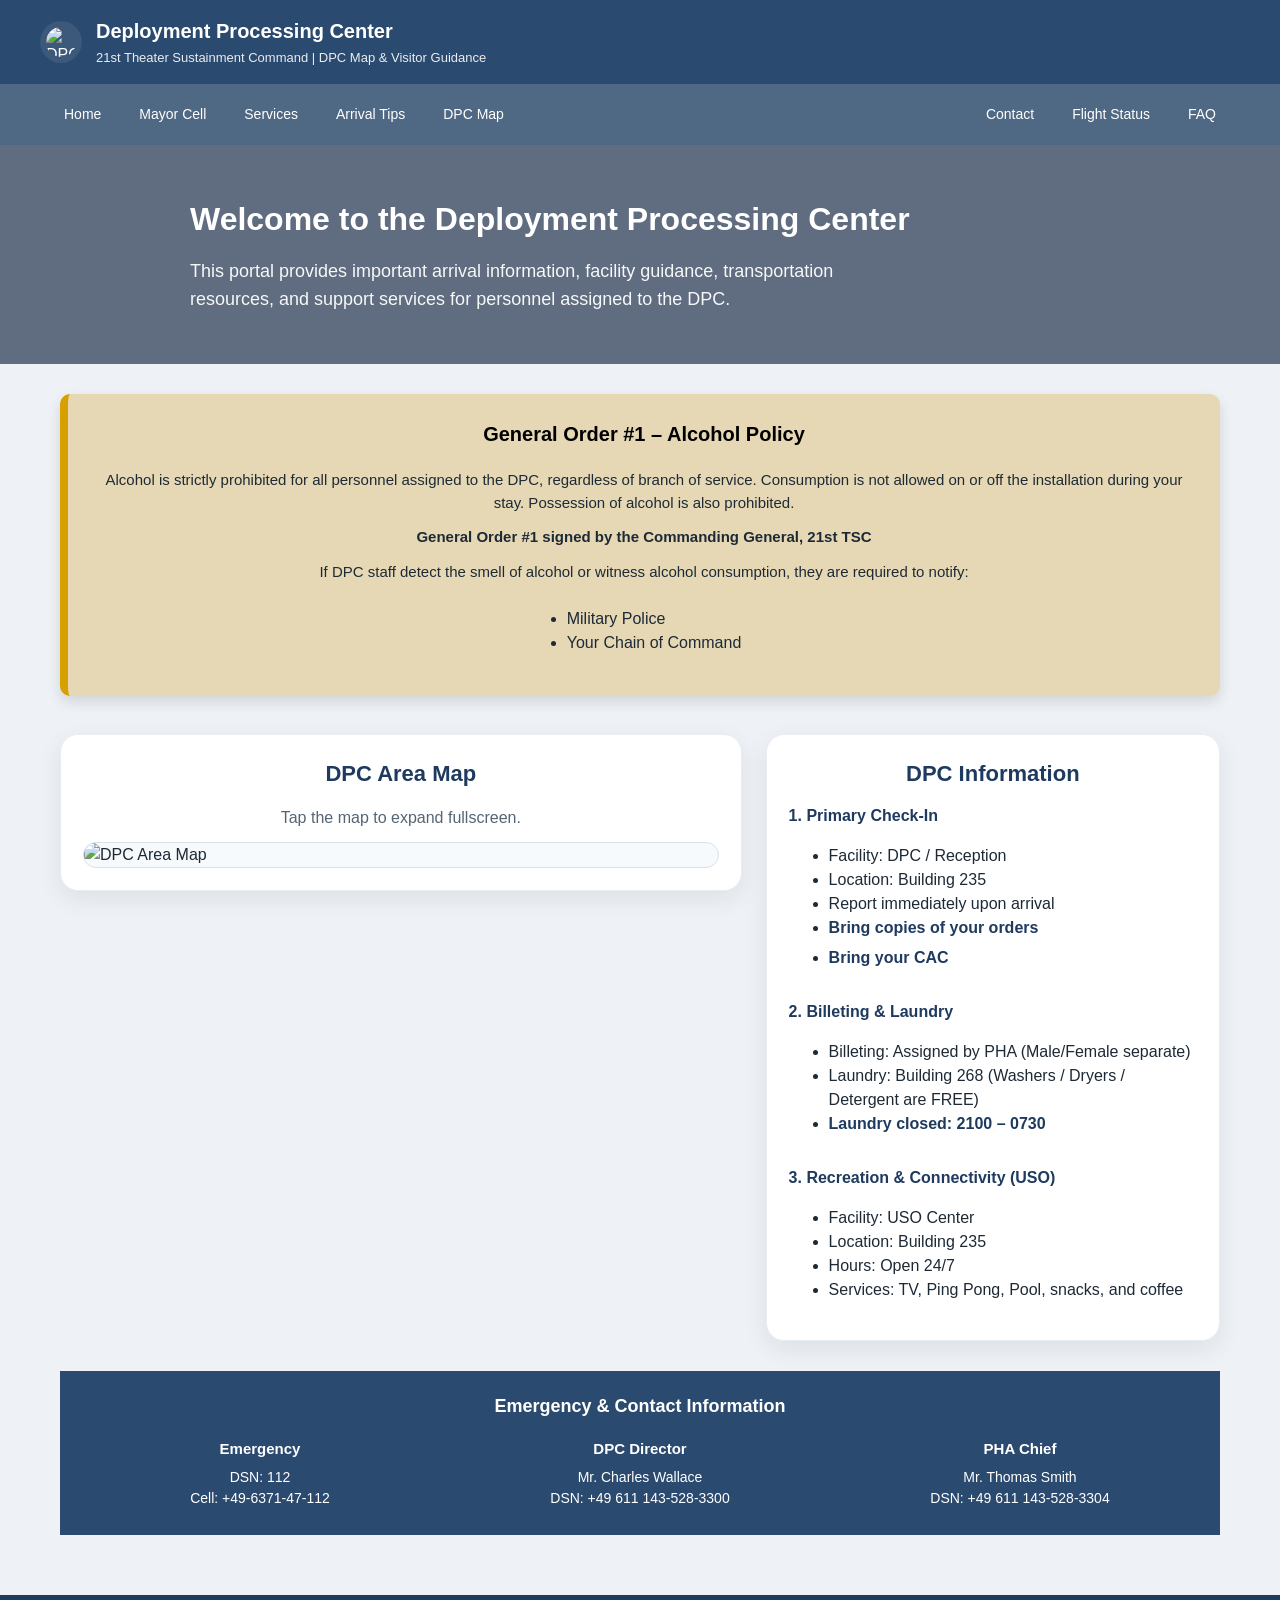
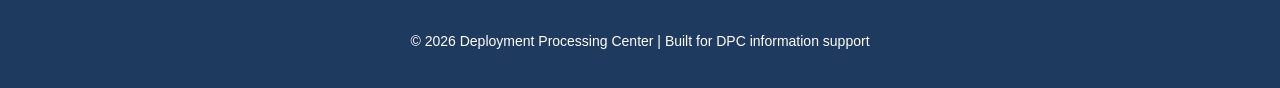
==== index.html @ 01f1f3a5 "Revamp index.html for DPC Map Dashboard" ====
<!DOCTYPE html>
<html lang="en">
<head>
  <meta charset="UTF-8" />
  <meta name="viewport" content="width=device-width, initial-scale=1.0" />
  <title>DPC Map | Deployment Processing Center</title>
  <style>
    * {
      box-sizing: border-box;
    }

    html {
      scroll-behavior: smooth;
    }

    body {
      margin: 0;
      font-family: Arial, sans-serif;
      background: #eef2f6;
      color: #1d2a36;
      line-height: 1.5;
    }

    a {
      text-decoration: none;
    }

    header {
      background:#2b4a6f; /* dark blue like screenshot */
      color:white;
      padding:16px 20px;
      position:sticky;
      top:0;
      z-index:1100;
    }

    .header-wrap {
      max-width:1200px;
      margin:0 auto;
      display:flex;
      align-items:center;
      gap:16px;
    }

    .brand{
      display:flex;
      align-items:center;
      gap:14px;
    }

    .logo-img{
      width:42px;
      height:42px;
      object-fit:contain;
      border-radius:50%;
      background:rgba(255,255,255,0.08);
      padding:6px;
    }

    .brand-text h1{
      margin:0;
      font-size:20px;
      font-weight:600;
    }

    .brand-text p{
      margin:2px 0 0;
      font-size:13px;
      opacity:0.9;
    }

    .menu{
      background:#4f6883; /* gray-blue nav bar like screenshot */
      position:sticky;
      top:74px;
      z-index:1000;
    }

    .menu-wrap{
      max-width:1200px;
      margin:0 auto;
      display:flex;
      gap:30px;
      padding:12px 20px;
      align-items:center;
    }

    .menu-right{
      margin-left:auto; /* push to right */
      display:flex;
      gap:30px;
      align-items:center;
    }

    .menu a{
      color:white;
      font-size:14px;
      padding:8px 4px;
      border-radius:4px;
      background:none;
    }

    .menu a:hover{
      background:rgba(255,255,255,0.15);
    }

    /* DROPDOWN MENU */

    .dropdown{
      position:relative;
      display:inline-block;
    }

    .dropdown-content{
      display:none;
      position:absolute;
      background:white;
      min-width:160px;
      box-shadow:0 4px 10px rgba(0,0,0,0.2);
      border-radius:8px;
      overflow:hidden;
      z-index:1000;
    }

    .dropdown-content a{
      display:block;
      background:white;
      color:#1f3a5f;
      padding:10px 14px;
      border-radius:0;
    }

    .dropdown-content a:hover{
      background:#eef2f6;
    }

    .dropdown:hover .dropdown-content{
      display:block;
    }
      background: #2d527f;
      transform: translateY(-1px);
    }

    .hero {
      background: linear-gradient(rgba(20, 38, 63, 0.8), rgba(20, 38, 63, 0.75)),
        url('https://images.unsplash.com/photo-1526778548025-fa2f459cd5c1?auto=format&fit=crop&w=1600&q=80') center/cover;
      color: white;
      padding: 70px 20px;
    }

    .hero-content {
      max-width: 1200px;
      margin: 0 auto;
    }

    .hero h2 {
      margin: 0 0 12px;
      font-size: 40px;
    }

    .hero p {
      margin: 0;
      max-width: 720px;
      font-size: 17px;
      opacity: 0.95;
    }

    main {
      max-width: 1200px;
      margin: 0 auto;
      padding: 28px 20px 60px;
    }

    .section-title {
      margin: 0 0 18px;
      font-size: 30px;
      color: #1f3a5f;
    }

    .section-subtitle {
      margin: 0 0 28px;
      color: #556575;
      font-size: 16px;
    }

    .grid {
      display: grid;
      grid-template-columns: 1.2fr 0.8fr;
      gap: 24px;
      align-items: start; /* prevent stretching issue */
    }

    .card {
      background: white;
      border-radius: 18px;
      padding: 22px;
      box-shadow: 0 8px 24px rgba(16, 24, 40, 0.08);
      border: 1px solid #e6edf5;
    }

    .card h3 {
      margin-top: 0;
      margin-bottom: 14px;
      color: #1f3a5f;
      font-size: 22px;
      text-align:center; /* center the title */
    }

    .map-embed {
      overflow: hidden;
      border-radius: 16px;
      border: 1px solid #d8e1ea;
      background: #f7fafc;
    }

    .map-embed iframe {
      width: 100%;
      height: 500px;
      border: 0;
      display: block;
    }

    .info-list {
      display: grid;
      gap: 14px;
      margin-top: 12px;
    }

    

    .info-list::-webkit-scrollbar-thumb{
      background:#c5d2df;
      border-radius:4px;
    }

    .info-list::-webkit-scrollbar-thumb:hover{
      background:#9fb3c7;
    }

    
      display: grid;
      gap: 14px;
      margin-top: 12px;
    }

    .info-item {
      background: #f8fbff;
      border: 1px solid #dbe7f3;
      border-radius: 14px;
      padding: 14px 16px;
    }

    .info-item strong {
      display: block;
      margin-bottom: 6px;
      color: #1f3a5f;
    }

    .action-buttons {
      display: flex;
      gap: 12px;
      flex-wrap: wrap;
      margin-top: 18px;
    }

    .btn {
      display: inline-block;
      padding: 12px 18px;
      border-radius: 12px;
      font-weight: bold;
      transition: 0.2s ease;
    }

    .btn-primary {
      background: #1f3a5f;
      color: white;
    }

    .btn-primary:hover {
      background: #294d79;
    }

    .btn-secondary {
      background: #e8f0f8;
      color: #1f3a5f;
      border: 1px solid #cfdceb;
    }

    .btn-secondary:hover {
      background: #dfeaf5;
    }

    .tips{display:none;} /* replaced by contact bar */

/* EMERGENCY CONTACT BAR */
.contact-bar{
  background:#2b4a6f;
  color:white;
  margin-top:30px;
}
.contact-wrap{
  max-width:1200px;
  margin:0 auto;
  padding:22px 20px 26px;
}
.contact-title{
  text-align:center;
  font-weight:600;
  margin-bottom:18px;
  font-size:18px;
}
.contact-grid{
  display:grid;
  grid-template-columns:repeat(3,1fr);
  gap:20px;
  text-align:center;
}
.contact-item strong{
  display:block;
  margin-bottom:6px;
  font-size:15px;
}
.contact-item{
  font-size:14px;
  line-height:1.5;
}
@media(max-width:700px){
  .contact-grid{grid-template-columns:1fr;gap:14px;}
}

    .tip-box {
      background: white;
      border-radius: 18px;
      padding: 20px;
      box-shadow: 0 8px 24px rgba(16, 24, 40, 0.06);
      border: 1px solid #e6edf5;
    }

    .tip-box h4 {
      margin: 0 0 10px;
      color: #1f3a5f;
      font-size: 18px;
    }

    /* GENERAL ORDER POLICY BOX (matches screenshot colors) */

    .go-policy{
      max-width:1200px;
      margin:30px auto 10px auto;
      padding:0 20px;
    }

    .go-box{
      background:#e6d8b5; /* beige background like screenshot */
      border-left:8px solid #d6a100; /* yellow side bar */
      border-radius:10px;
      padding:25px 30px;
      text-align:center;
      box-shadow:0 6px 14px rgba(0,0,0,0.12);
    }

    .go-box h3{
      margin-top:0;
      font-size:20px;
      color:#000;
      font-weight:bold;
    }

    .go-box p{
      margin:12px 0;
      font-size:15px;
    }

    .go-box ul{
      margin-top:12px;
      list-style:disc;
      display:inline-block;
      text-align:left;
      padding-left:20px;
    }

    footer {
      background: #1f3a5f;
      color: white;
      text-align: center;
      padding: 22px 16px;
      font-size: 14px;
    }

    @media (max-width: 900px) {
      .grid,
      .tips {
        grid-template-columns: 1fr;
      }

      .hero h2 {
        font-size: 32px;
      }

      .menu {
        top: 116px;
      }
    }

    @media (max-width: 600px) {
      header {
        padding: 14px 16px;
      }

      .header-wrap {
        justify-content: center;
        text-align: center;
      }

      .brand {
        flex-direction: column;
      }

      .brand-text h1 {
        font-size: 22px;
      }

      .menu {
        top: 144px;
      }

      .hero {
        padding: 54px 18px;
      }

      .hero h2 {
        font-size: 28px;
      }

      .map-embed iframe {
        height: 360px;
      }
    }
  

/* MAP MODAL */
.map-modal{
  display:none;
  position:fixed;
  top:0;
  left:0;
  width:100%;
  height:100%;
  background:rgba(0,0,0,0.85);
  z-index:2000;
  justify-content:center;
  align-items:center;
}

.map-modal img{
  max-width:90%;
  max-height:90%;
  border-radius:10px;
}

.close-btn{
  position:absolute;
  top:20px;
  right:30px;
  color:white;
  font-size:32px;
  cursor:pointer;
  font-weight:bold;
}

</style>
</head>
<body>
  <header>
    <div class="header-wrap">
      <div class="brand">
        <img src="logo.png" alt="DPC Logo" class="logo-img">
        <div class="brand-text">
          <h1>Deployment Processing Center</h1>
          <p>21st Theater Sustainment Command | DPC Map & Visitor Guidance</p>
        </div>
      </div>
    </div>
  </header>

  <nav class="menu">
    <div class="menu-wrap">
      <a href="index.html">Home</a>

      <div class="dropdown">
        <a href="#">Mayor Cell</a>
        <div class="dropdown-content">
          <a href="contact.html">Contact</a>
          <a href="locations.html">Locations</a>
        </div>
      </div>

      <div class="dropdown">
        <a href="#">Services</a>
        <div class="dropdown-content">
          <a href="transportation.html">Transportation</a>
          <a href="food.html">Food</a>
        </div>
      </div>

      <a href="#arrival-tips">Arrival Tips</a>
      <a href="#dpc-map">DPC Map</a>

      <!-- RIGHT SIDE MENU -->
      <div class="menu-right">
        <a href="contact.html">Contact</a>
        <a href="flight.html">Flight Status</a>
        <a href="faq.html">FAQ</a>
      </div>
    </div>
  </nav>

  <section class="hero" style="background:url('https://images.unsplash.com/photo-1526778548025-fa2f459cd5c1?auto=format&fit=crop&w=1600&q=80') center/cover no-repeat;position:relative;padding:50px 40px;color:white;">

    <!-- dark overlay for readability -->
    <div style="position:absolute;top:0;left:0;width:100%;height:100%;background:rgba(20,38,63,0.65);"></div>

    <div class="hero-content" style="position:relative;z-index:2;max-width:900px;">

      <h2 style="font-size:32px;margin:0 0 14px 0;font-weight:700;">
        Welcome to the Deployment Processing Center
      </h2>

      <p style="font-size:18px;line-height:1.6;max-width:700px;">
        This portal provides important arrival information, facility guidance, transportation resources, and support services for personnel assigned to the DPC.
      </p>

    </div>

  </section>

  <section class="go-policy">
    <div class="go-box">
      <h3>General Order #1 – Alcohol Policy</h3>
      <p>
        Alcohol is strictly prohibited for all personnel assigned to the DPC, regardless of branch of service.
        Consumption is not allowed on or off the installation during your stay. Possession of alcohol is also prohibited.
      </p>

      <p><strong>General Order #1 signed by the Commanding General, 21st TSC</strong></p>

      <p>
        If DPC staff detect the smell of alcohol or witness alcohol consumption, they are required to notify:
      </p>

      <ul>
        <li>Military Police</li>
        <li>Your Chain of Command</li>
      </ul>
    </div>
  </section>

  <main>
    <section id="dpc-map">
      

      <div class="grid">
        <div class="card">
          <h3>DPC Area Map</h3>
          <p style="text-align:center;margin-bottom:12px;color:#556575;">Tap the map to expand fullscreen.</p>
          <div class="map-embed">
            <img src="dpc-map.png" alt="DPC Area Map" style="width:100%;height:auto;display:block;cursor:pointer;" onclick="openMap()">
          </div>
        </div>

        <div class="card" id="location-details">
          <h3>DPC Information</h3>
          <div class="info-list">

            <div class="info-item">
              <strong>1. Primary Check-In </strong>
              <ul>
                <li>Facility: DPC / Reception</li>
                <li>Location: Building 235 </li>
                <li>Report immediately upon arrival</li>
                <li><strong>Bring copies of your orders</strong></li>
                <li><strong>Bring your CAC</strong></li>
              </ul>
            </div>

            <div class="info-item">
              <strong>2. Billeting & Laundry</strong>
              <ul>
                <li>Billeting: Assigned by PHA (Male/Female separate)</li>
                <li>Laundry: Building 268 (Washers / Dryers / Detergent are FREE)</li>
                <li><strong>Laundry closed: 2100 – 0730</strong></li>
              </ul>
            </div>

            <div class="info-item">
              <strong>3. Recreation & Connectivity (USO)</strong>
              <ul>
                <li>Facility: USO Center</li>
                <li>Location: Building 235</li>
                <li>Hours: Open 24/7</li>
                <li>Services: TV, Ping Pong, Pool, snacks, and coffee</li>
              </ul>
            </div>

            

          </div>
        </div>
      </div>
        </div>
    </section>

    <section class="contact-bar">
  <div class="contact-wrap">
    <div class="contact-title">Emergency & Contact Information</div>

    <div class="contact-grid">

      <div class="contact-item">
        <strong>Emergency</strong>
        DSN: 112<br>
        Cell: +49-6371-47-112
      </div>

      <div class="contact-item">
        <strong>DPC Director</strong>
        Mr. Charles Wallace<br>
        DSN: +49 611 143-528-3300
      </div>

      <div class="contact-item">
        <strong>PHA Chief</strong>
        Mr. Thomas Smith<br>
        DSN: +49 611 143-528-3304
      </div>

    </div>
  </div>
</section>
  </main>

  <footer>
    <p>&copy; 2026 Deployment Processing Center | Built for DPC information support</p>
  </footer>


<!-- MAP MODAL -->
<div class="map-modal" id="mapModal">
  <span class="close-btn" onclick="closeMap()">&times;</span>
  <img src="dpc-map.png" alt="Full Map">
</div>

<script>
function openMap(){
  document.getElementById('mapModal').style.display='flex';
}

function closeMap(){
  document.getElementById('mapModal').style.display='none';
}

// close when clicking outside image
window.onclick = function(e){
  const modal = document.getElementById('mapModal');
  if(e.target === modal){
    modal.style.display='none';
  }
}
</script>

</body>
</html>
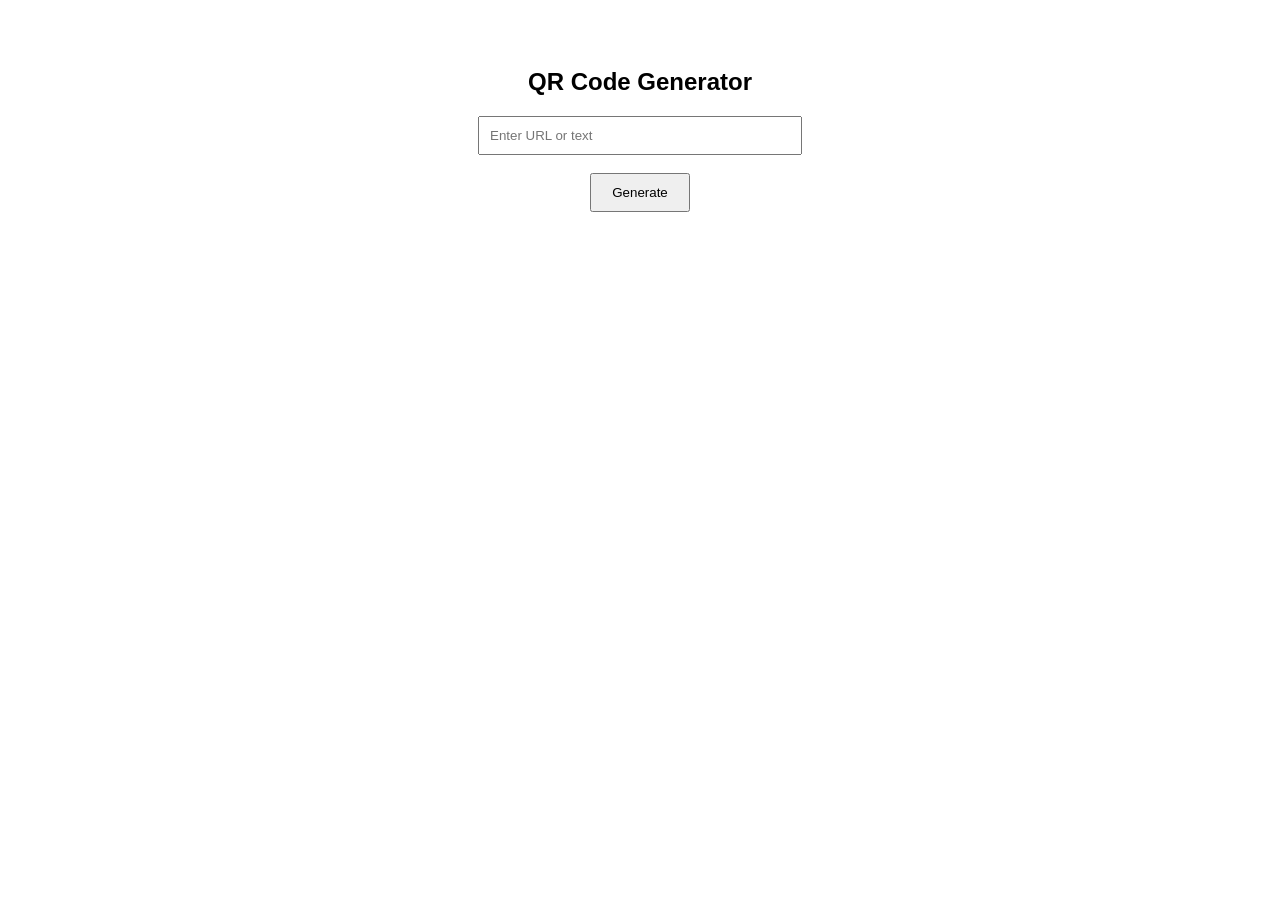
==== commit e01a82e1: "Revamp index.html for QR Code Generator Updated the HTML structure to create a QR Code Generator wit" ====
--- a/index.html
+++ b/index.html
@@ -1,670 +1,36 @@
 <!DOCTYPE html>
-<html lang="en">
+<html>
 <head>
-  <meta charset="UTF-8" />
-  <meta name="viewport" content="width=device-width, initial-scale=1.0" />
-  <title>DPC Map | Deployment Processing Center</title>
-  <style>
-    * {
-      box-sizing: border-box;
-    }
+    <title>QR Code Generator</title>
+    <script src="qrcode.min.js"></script> <!-- local file -->
+</head>
 
-    html {
-      scroll-behavior: smooth;
-    }
+<body style="font-family:Arial; text-align:center; padding:40px;">
 
-    body {
-      margin: 0;
-      font-family: Arial, sans-serif;
-      background: #eef2f6;
-      color: #1d2a36;
-      line-height: 1.5;
-    }
+    <h2>QR Code Generator</h2>
 
-    a {
-      text-decoration: none;
-    }
+    <!-- Input box -->
+    <input type="text" id="text" placeholder="Enter URL or text" style="width:300px; padding:10px;">
+    
+    <br><br>
 
-    header {
-      background:#2b4a6f; /* dark blue like screenshot */
-      color:white;
-      padding:16px 20px;
-      position:sticky;
-      top:0;
-      z-index:1100;
-    }
+    <!-- Button -->
+    <button onclick="generateQR()" style="padding:10px 20px;">Generate</button>
 
-    .header-wrap {
-      max-width:1200px;
-      margin:0 auto;
-      display:flex;
-      align-items:center;
-      gap:16px;
-    }
+    <br><br>
 
-    .brand{
-      display:flex;
-      align-items:center;
-      gap:14px;
-    }
-
-    .logo-img{
-      width:42px;
-      height:42px;
-      object-fit:contain;
-      border-radius:50%;
-      background:rgba(255,255,255,0.08);
-      padding:6px;
-    }
-
-    .brand-text h1{
-      margin:0;
-      font-size:20px;
-      font-weight:600;
-    }
-
-    .brand-text p{
-      margin:2px 0 0;
-      font-size:13px;
-      opacity:0.9;
-    }
-
-    .menu{
-      background:#4f6883; /* gray-blue nav bar like screenshot */
-      position:sticky;
-      top:74px;
-      z-index:1000;
-    }
-
-    .menu-wrap{
-      max-width:1200px;
-      margin:0 auto;
-      display:flex;
-      gap:30px;
-      padding:12px 20px;
-      align-items:center;
-    }
-
-    .menu-right{
-      margin-left:auto; /* push to right */
-      display:flex;
-      gap:30px;
-      align-items:center;
-    }
-
-    .menu a{
-      color:white;
-      font-size:14px;
-      padding:8px 4px;
-      border-radius:4px;
-      background:none;
-    }
-
-    .menu a:hover{
-      background:rgba(255,255,255,0.15);
-    }
-
-    /* DROPDOWN MENU */
-
-    .dropdown{
-      position:relative;
-      display:inline-block;
-    }
-
-    .dropdown-content{
-      display:none;
-      position:absolute;
-      background:white;
-      min-width:160px;
-      box-shadow:0 4px 10px rgba(0,0,0,0.2);
-      border-radius:8px;
-      overflow:hidden;
-      z-index:1000;
-    }
-
-    .dropdown-content a{
-      display:block;
-      background:white;
-      color:#1f3a5f;
-      padding:10px 14px;
-      border-radius:0;
-    }
-
-    .dropdown-content a:hover{
-      background:#eef2f6;
-    }
-
-    .dropdown:hover .dropdown-content{
-      display:block;
-    }
-      background: #2d527f;
-      transform: translateY(-1px);
-    }
-
-    .hero {
-      background: linear-gradient(rgba(20, 38, 63, 0.8), rgba(20, 38, 63, 0.75)),
-        url('https://images.unsplash.com/photo-1526778548025-fa2f459cd5c1?auto=format&fit=crop&w=1600&q=80') center/cover;
-      color: white;
-      padding: 70px 20px;
-    }
-
-    .hero-content {
-      max-width: 1200px;
-      margin: 0 auto;
-    }
-
-    .hero h2 {
-      margin: 0 0 12px;
-      font-size: 40px;
-    }
-
-    .hero p {
-      margin: 0;
-      max-width: 720px;
-      font-size: 17px;
-      opacity: 0.95;
-    }
-
-    main {
-      max-width: 1200px;
-      margin: 0 auto;
-      padding: 28px 20px 60px;
-    }
-
-    .section-title {
-      margin: 0 0 18px;
-      font-size: 30px;
-      color: #1f3a5f;
-    }
-
-    .section-subtitle {
-      margin: 0 0 28px;
-      color: #556575;
-      font-size: 16px;
-    }
-
-    .grid {
-      display: grid;
-      grid-template-columns: 1.2fr 0.8fr;
-      gap: 24px;
-      align-items: start; /* prevent stretching issue */
-    }
-
-    .card {
-      background: white;
-      border-radius: 18px;
-      padding: 22px;
-      box-shadow: 0 8px 24px rgba(16, 24, 40, 0.08);
-      border: 1px solid #e6edf5;
-    }
-
-    .card h3 {
-      margin-top: 0;
-      margin-bottom: 14px;
-      color: #1f3a5f;
-      font-size: 22px;
-      text-align:center; /* center the title */
-    }
-
-    .map-embed {
-      overflow: hidden;
-      border-radius: 16px;
-      border: 1px solid #d8e1ea;
-      background: #f7fafc;
-    }
-
-    .map-embed iframe {
-      width: 100%;
-      height: 500px;
-      border: 0;
-      display: block;
-    }
-
-    .info-list {
-      display: grid;
-      gap: 14px;
-      margin-top: 12px;
-    }
-
-    
-
-    .info-list::-webkit-scrollbar-thumb{
-      background:#c5d2df;
-      border-radius:4px;
-    }
-
-    .info-list::-webkit-scrollbar-thumb:hover{
-      background:#9fb3c7;
-    }
-
-    
-      display: grid;
-      gap: 14px;
-      margin-top: 12px;
-    }
-
-    .info-item {
-      background: #f8fbff;
-      border: 1px solid #dbe7f3;
-      border-radius: 14px;
-      padding: 14px 16px;
-    }
-
-    .info-item strong {
-      display: block;
-      margin-bottom: 6px;
-      color: #1f3a5f;
-    }
-
-    .action-buttons {
-      display: flex;
-      gap: 12px;
-      flex-wrap: wrap;
-      margin-top: 18px;
-    }
-
-    .btn {
-      display: inline-block;
-      padding: 12px 18px;
-      border-radius: 12px;
-      font-weight: bold;
-      transition: 0.2s ease;
-    }
-
-    .btn-primary {
-      background: #1f3a5f;
-      color: white;
-    }
-
-    .btn-primary:hover {
-      background: #294d79;
-    }
-
-    .btn-secondary {
-      background: #e8f0f8;
-      color: #1f3a5f;
-      border: 1px solid #cfdceb;
-    }
-
-    .btn-secondary:hover {
-      background: #dfeaf5;
-    }
-
-    .tips{display:none;} /* replaced by contact bar */
-
-/* EMERGENCY CONTACT BAR */
-.contact-bar{
-  background:#2b4a6f;
-  color:white;
-  margin-top:30px;
-}
-.contact-wrap{
-  max-width:1200px;
-  margin:0 auto;
-  padding:22px 20px 26px;
-}
-.contact-title{
-  text-align:center;
-  font-weight:600;
-  margin-bottom:18px;
-  font-size:18px;
-}
-.contact-grid{
-  display:grid;
-  grid-template-columns:repeat(3,1fr);
-  gap:20px;
-  text-align:center;
-}
-.contact-item strong{
-  display:block;
-  margin-bottom:6px;
-  font-size:15px;
-}
-.contact-item{
-  font-size:14px;
-  line-height:1.5;
-}
-@media(max-width:700px){
-  .contact-grid{grid-template-columns:1fr;gap:14px;}
-}
-
-    .tip-box {
-      background: white;
-      border-radius: 18px;
-      padding: 20px;
-      box-shadow: 0 8px 24px rgba(16, 24, 40, 0.06);
-      border: 1px solid #e6edf5;
-    }
-
-    .tip-box h4 {
-      margin: 0 0 10px;
-      color: #1f3a5f;
-      font-size: 18px;
-    }
-
-    /* GENERAL ORDER POLICY BOX (matches screenshot colors) */
-
-    .go-policy{
-      max-width:1200px;
-      margin:30px auto 10px auto;
-      padding:0 20px;
-    }
-
-    .go-box{
-      background:#e6d8b5; /* beige background like screenshot */
-      border-left:8px solid #d6a100; /* yellow side bar */
-      border-radius:10px;
-      padding:25px 30px;
-      text-align:center;
-      box-shadow:0 6px 14px rgba(0,0,0,0.12);
-    }
-
-    .go-box h3{
-      margin-top:0;
-      font-size:20px;
-      color:#000;
-      font-weight:bold;
-    }
-
-    .go-box p{
-      margin:12px 0;
-      font-size:15px;
-    }
-
-    .go-box ul{
-      margin-top:12px;
-      list-style:disc;
-      display:inline-block;
-      text-align:left;
-      padding-left:20px;
-    }
-
-    footer {
-      background: #1f3a5f;
-      color: white;
-      text-align: center;
-      padding: 22px 16px;
-      font-size: 14px;
-    }
-
-    @media (max-width: 900px) {
-      .grid,
-      .tips {
-        grid-template-columns: 1fr;
-      }
-
-      .hero h2 {
-        font-size: 32px;
-      }
-
-      .menu {
-        top: 116px;
-      }
-    }
-
-    @media (max-width: 600px) {
-      header {
-        padding: 14px 16px;
-      }
-
-      .header-wrap {
-        justify-content: center;
-        text-align: center;
-      }
-
-      .brand {
-        flex-direction: column;
-      }
-
-      .brand-text h1 {
-        font-size: 22px;
-      }
-
-      .menu {
-        top: 144px;
-      }
-
-      .hero {
-        padding: 54px 18px;
-      }
-
-      .hero h2 {
-        font-size: 28px;
-      }
-
-      .map-embed iframe {
-        height: 360px;
-      }
-    }
-  
-
-/* MAP MODAL */
-.map-modal{
-  display:none;
-  position:fixed;
-  top:0;
-  left:0;
-  width:100%;
-  height:100%;
-  background:rgba(0,0,0,0.85);
-  z-index:2000;
-  justify-content:center;
-  align-items:center;
-}
-
-.map-modal img{
-  max-width:90%;
-  max-height:90%;
-  border-radius:10px;
-}
-
-.close-btn{
-  position:absolute;
-  top:20px;
-  right:30px;
-  color:white;
-  font-size:32px;
-  cursor:pointer;
-  font-weight:bold;
-}
-
-</style>
-</head>
-<body>
-  <header>
-    <div class="header-wrap">
-      <div class="brand">
-        <img src="logo.png" alt="DPC Logo" class="logo-img">
-        <div class="brand-text">
-          <h1>Deployment Processing Center</h1>
-          <p>21st Theater Sustainment Command | DPC Map & Visitor Guidance</p>
-        </div>
-      </div>
-    </div>
-  </header>
-
-  <nav class="menu">
-    <div class="menu-wrap">
-      <a href="index.html">Home</a>
-
-      <div class="dropdown">
-        <a href="#">Mayor Cell</a>
-        <div class="dropdown-content">
-          <a href="contact.html">Contact</a>
-          <a href="locations.html">Locations</a>
-        </div>
-      </div>
-
-      <div class="dropdown">
-        <a href="#">Services</a>
-        <div class="dropdown-content">
-          <a href="transportation.html">Transportation</a>
-          <a href="food.html">Food</a>
-        </div>
-      </div>
-
-      <a href="#arrival-tips">Arrival Tips</a>
-      <a href="#dpc-map">DPC Map</a>
-
-      <!-- RIGHT SIDE MENU -->
-      <div class="menu-right">
-        <a href="contact.html">Contact</a>
-        <a href="flight.html">Flight Status</a>
-        <a href="faq.html">FAQ</a>
-      </div>
-    </div>
-  </nav>
-
-  <section class="hero" style="background:url('https://images.unsplash.com/photo-1526778548025-fa2f459cd5c1?auto=format&fit=crop&w=1600&q=80') center/cover no-repeat;position:relative;padding:50px 40px;color:white;">
-
-    <!-- dark overlay for readability -->
-    <div style="position:absolute;top:0;left:0;width:100%;height:100%;background:rgba(20,38,63,0.65);"></div>
-
-    <div class="hero-content" style="position:relative;z-index:2;max-width:900px;">
-
-      <h2 style="font-size:32px;margin:0 0 14px 0;font-weight:700;">
-        Welcome to the Deployment Processing Center
-      </h2>
-
-      <p style="font-size:18px;line-height:1.6;max-width:700px;">
-        This portal provides important arrival information, facility guidance, transportation resources, and support services for personnel assigned to the DPC.
-      </p>
-
-    </div>
-
-  </section>
-
-  <section class="go-policy">
-    <div class="go-box">
-      <h3>General Order #1 – Alcohol Policy</h3>
-      <p>
-        Alcohol is strictly prohibited for all personnel assigned to the DPC, regardless of branch of service.
-        Consumption is not allowed on or off the installation during your stay. Possession of alcohol is also prohibited.
-      </p>
-
-      <p><strong>General Order #1 signed by the Commanding General, 21st TSC</strong></p>
-
-      <p>
-        If DPC staff detect the smell of alcohol or witness alcohol consumption, they are required to notify:
-      </p>
-
-      <ul>
-        <li>Military Police</li>
-        <li>Your Chain of Command</li>
-      </ul>
-    </div>
-  </section>
-
-  <main>
-    <section id="dpc-map">
-      
-
-      <div class="grid">
-        <div class="card">
-          <h3>DPC Area Map</h3>
-          <p style="text-align:center;margin-bottom:12px;color:#556575;">Tap the map to expand fullscreen.</p>
-          <div class="map-embed">
-            <img src="dpc-map.png" alt="DPC Area Map" style="width:100%;height:auto;display:block;cursor:pointer;" onclick="openMap()">
-          </div>
-        </div>
-
-        <div class="card" id="location-details">
-          <h3>DPC Information</h3>
-          <div class="info-list">
-
-            <div class="info-item">
-              <strong>1. Primary Check-In </strong>
-              <ul>
-                <li>Facility: DPC / Reception</li>
-                <li>Location: Building 235 </li>
-                <li>Report immediately upon arrival</li>
-                <li><strong>Bring copies of your orders</strong></li>
-                <li><strong>Bring your CAC</strong></li>
-              </ul>
-            </div>
-
-            <div class="info-item">
-              <strong>2. Billeting & Laundry</strong>
-              <ul>
-                <li>Billeting: Assigned by PHA (Male/Female separate)</li>
-                <li>Laundry: Building 268 (Washers / Dryers / Detergent are FREE)</li>
-                <li><strong>Laundry closed: 2100 – 0730</strong></li>
-              </ul>
-            </div>
-
-            <div class="info-item">
-              <strong>3. Recreation & Connectivity (USO)</strong>
-              <ul>
-                <li>Facility: USO Center</li>
-                <li>Location: Building 235</li>
-                <li>Hours: Open 24/7</li>
-                <li>Services: TV, Ping Pong, Pool, snacks, and coffee</li>
-              </ul>
-            </div>
-
-            
-
-          </div>
-        </div>
-      </div>
-        </div>
-    </section>
-
-    <section class="contact-bar">
-  <div class="contact-wrap">
-    <div class="contact-title">Emergency & Contact Information</div>
-
-    <div class="contact-grid">
-
-      <div class="contact-item">
-        <strong>Emergency</strong>
-        DSN: 112<br>
-        Cell: +49-6371-47-112
-      </div>
-
-      <div class="contact-item">
-        <strong>DPC Director</strong>
-        Mr. Charles Wallace<br>
-        DSN: +49 611 143-528-3300
-      </div>
-
-      <div class="contact-item">
-        <strong>PHA Chief</strong>
-        Mr. Thomas Smith<br>
-        DSN: +49 611 143-528-3304
-      </div>
-
-    </div>
-  </div>
-</section>
-  </main>
-
-  <footer>
-    <p>&copy; 2026 Deployment Processing Center | Built for DPC information support</p>
-  </footer>
-
-
-<!-- MAP MODAL -->
-<div class="map-modal" id="mapModal">
-  <span class="close-btn" onclick="closeMap()">&times;</span>
-  <img src="dpc-map.png" alt="Full Map">
-</div>
+    <!-- QR output -->
+    <div id="qrcode"></div>
 
 <script>
-function openMap(){
-  document.getElementById('mapModal').style.display='flex';
-}
+function generateQR() {
+    document.getElementById("qrcode").innerHTML = ""; // clear old QR
 
-function closeMap(){
-  document.getElementById('mapModal').style.display='none';
-}
-
-// close when clicking outside image
-window.onclick = function(e){
-  const modal = document.getElementById('mapModal');
-  if(e.target === modal){
-    modal.style.display='none';
-  }
+    new QRCode(document.getElementById("qrcode"), {
+        text: document.getElementById("text").value,
+        width: 200,
+        height: 200
+    });
 }
 </script>
 
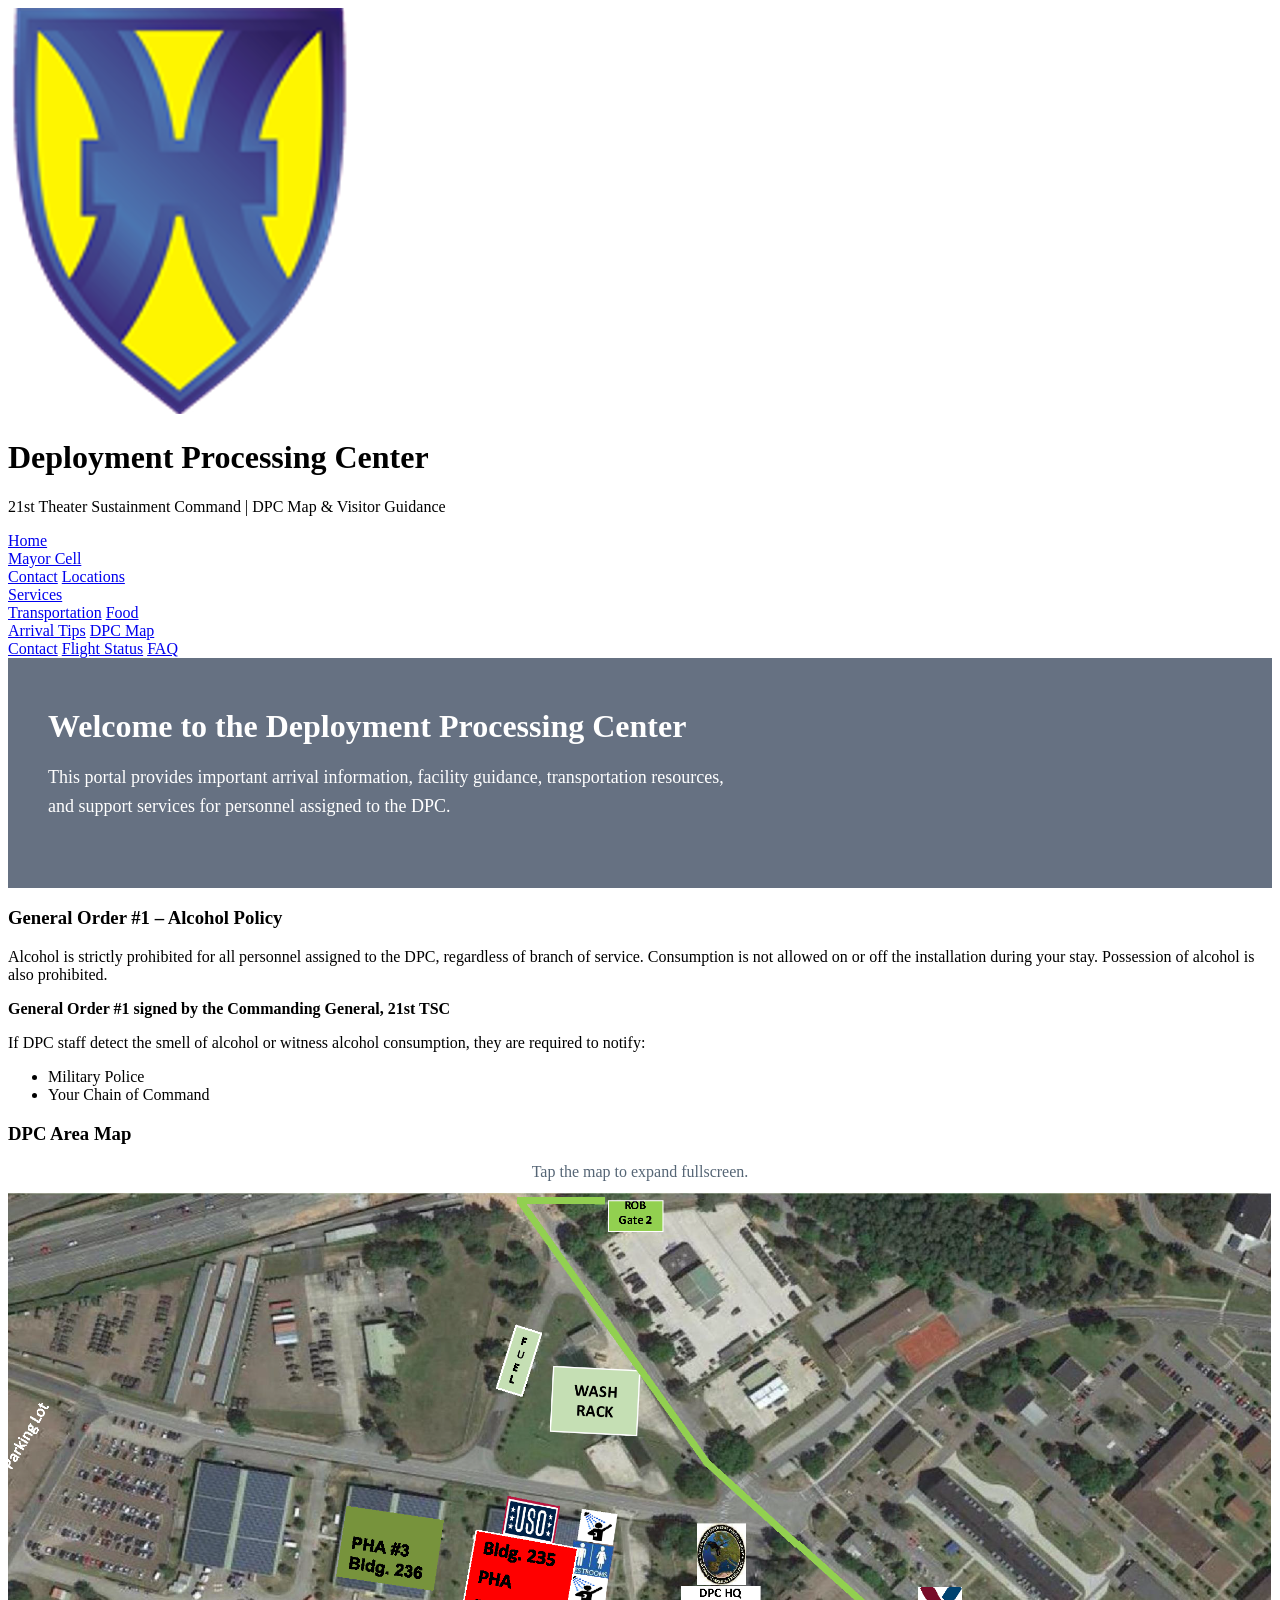
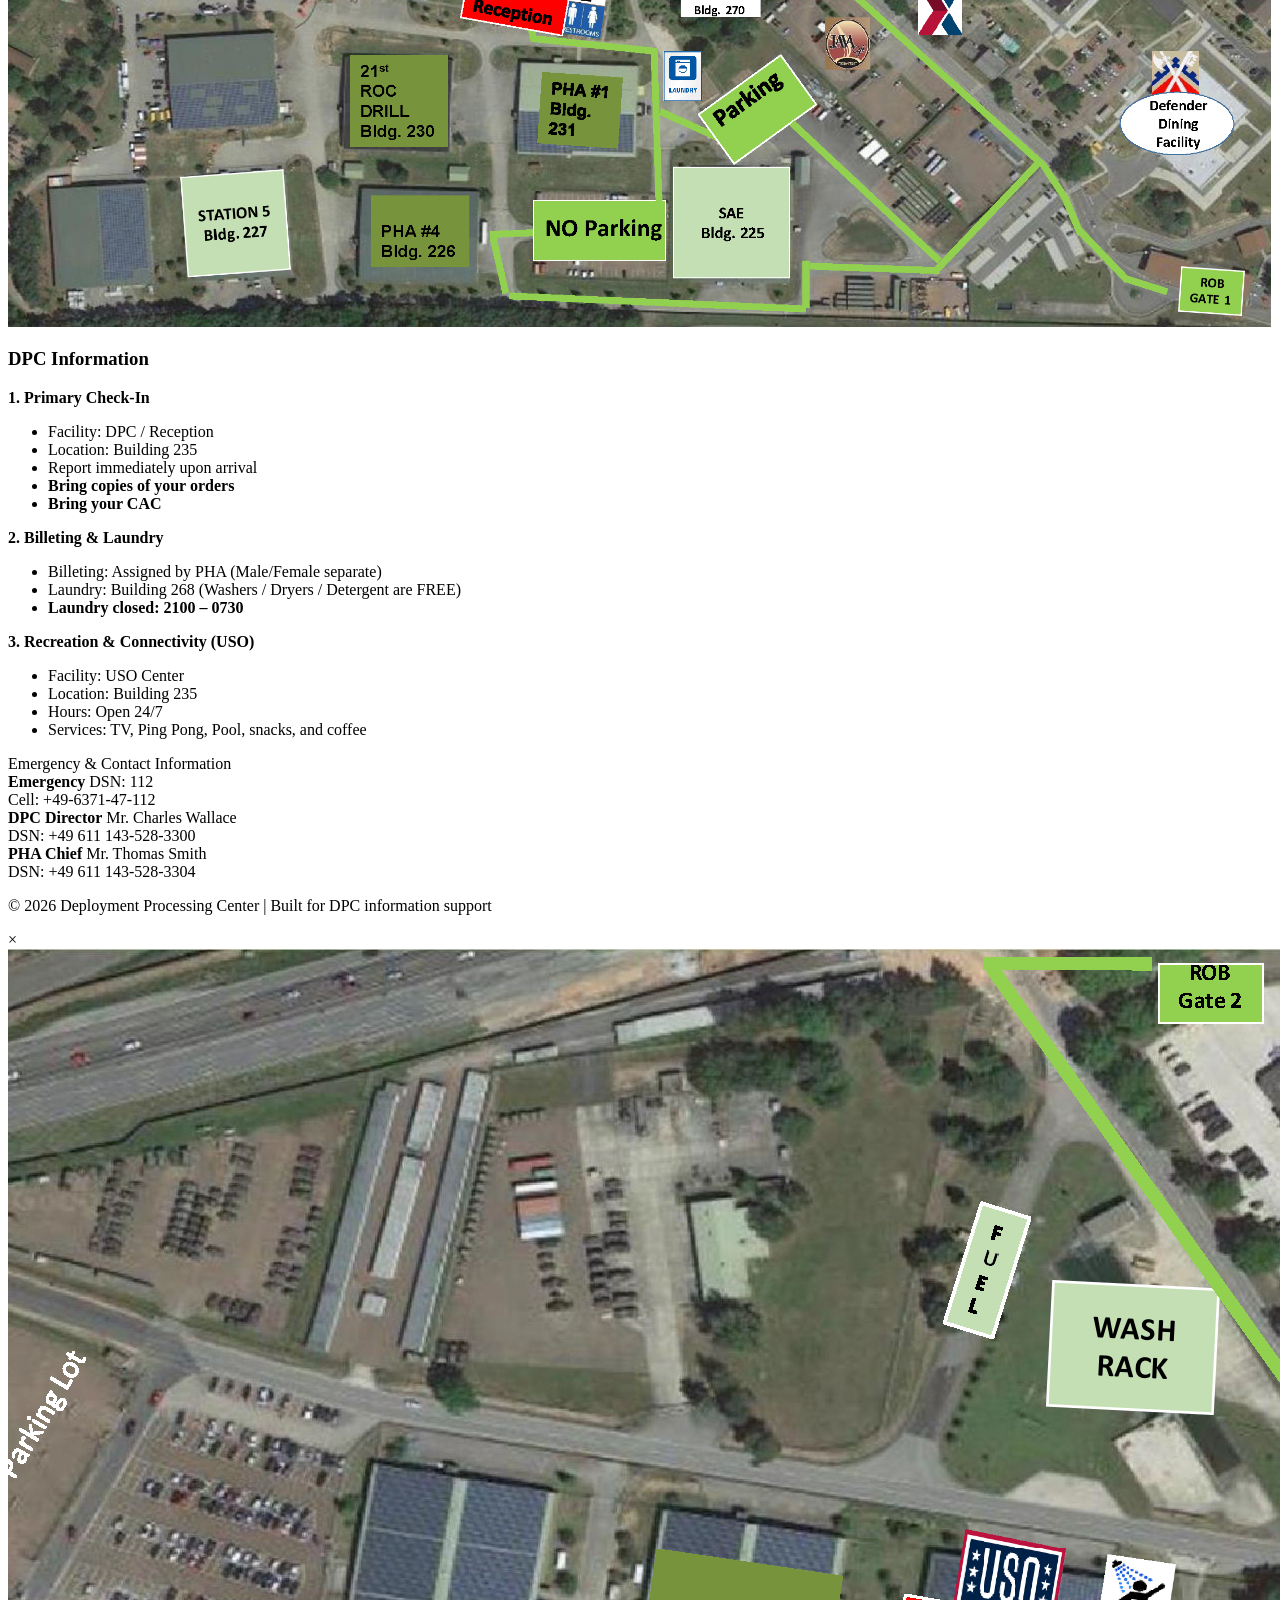
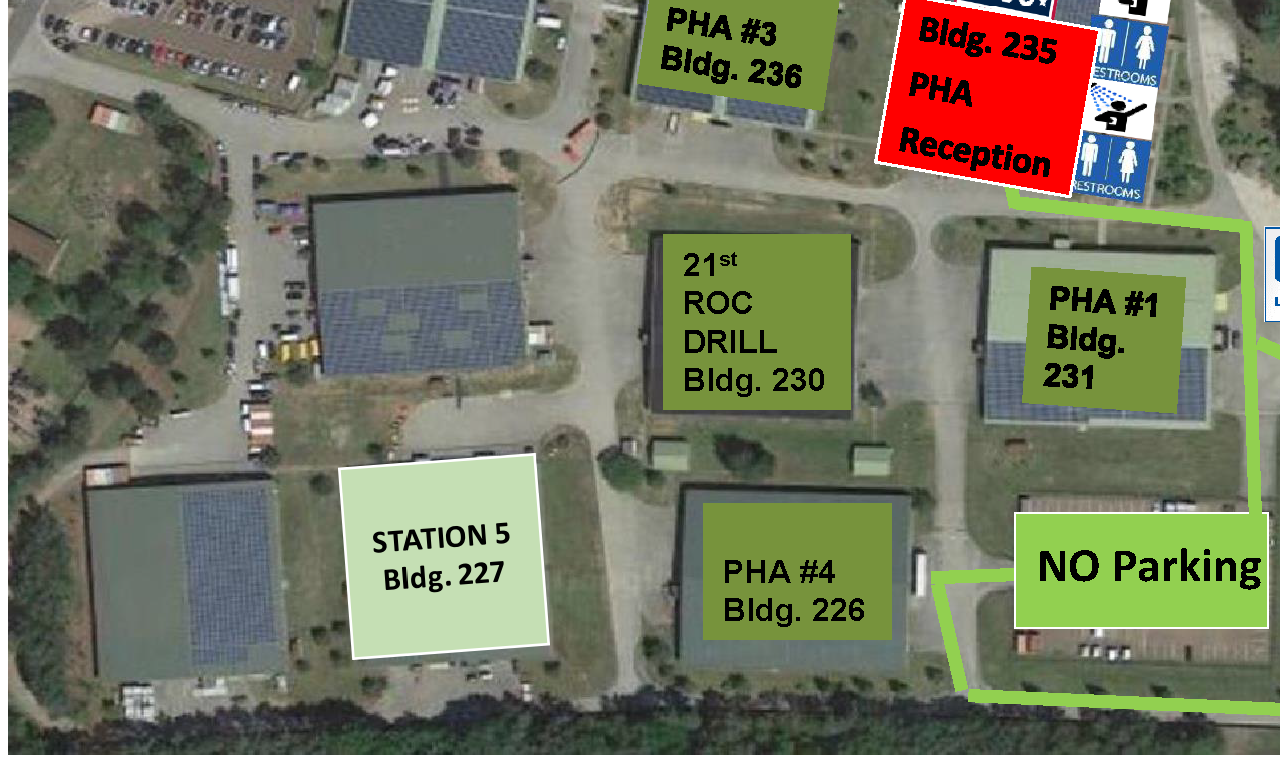
==== commit 0f0cb4e6: "Revamp index.html for Deployment Processing Center" ====
--- a/index.html
+++ b/index.html
@@ -1,36 +1,208 @@
 <!DOCTYPE html>
-<html>
+<html lang="en">
 <head>
-    <title>QR Code Generator</title>
-    <script src="qrcode.min.js"></script> <!-- local file -->
+  <meta charset="UTF-8" />
+  <meta name="viewport" content="width=device-width, initial-scale=1.0" />
+<title>Deployment Processing Center</title>
+
+<link rel="stylesheet" href="styles.css">
 </head>
 
-<body style="font-family:Arial; text-align:center; padding:40px;">
-
-    <h2>QR Code Generator</h2>
-
-    <!-- Input box -->
-    <input type="text" id="text" placeholder="Enter URL or text" style="width:300px; padding:10px;">
-    
-    <br><br>
-
-    <!-- Button -->
-    <button onclick="generateQR()" style="padding:10px 20px;">Generate</button>
-
-    <br><br>
-
-    <!-- QR output -->
-    <div id="qrcode"></div>
+<body>
+  <header>
+    <div class="header-wrap">
+      <div class="brand">
+        <img src="logo.png" alt="DPC Logo" class="logo-img">
+        <div class="brand-text">
+          <h1>Deployment Processing Center</h1>
+          <p>21st Theater Sustainment Command | DPC Map & Visitor Guidance</p>
+        </div>
+      </div>
+    </div>
+  </header>
+
+  <nav class="menu">
+    <div class="menu-wrap">
+      <a href="index.html">Home</a>
+
+      <div class="dropdown">
+        <a href="#">Mayor Cell</a>
+        <div class="dropdown-content">
+          <a href="contact.html">Contact</a>
+          <a href="locations.html">Locations</a>
+        </div>
+      </div>
+
+      <div class="dropdown">
+        <a href="#">Services</a>
+        <div class="dropdown-content">
+          <a href="transportation.html">Transportation</a>
+          <a href="food.html">Food</a>
+        </div>
+      </div>
+
+      <a href="#arrival-tips">Arrival Tips</a>
+      <a href="#dpc-map">DPC Map</a>
+
+      <!-- RIGHT SIDE MENU -->
+      <div class="menu-right">
+        <a href="contact.html">Contact</a>
+        <a href="flight.html">Flight Status</a>
+        <a href="faq.html">FAQ</a>
+      </div>
+    </div>
+  </nav>
+
+  <section class="hero" style="background:url('https://images.unsplash.com/photo-1526778548025-fa2f459cd5c1?auto=format&fit=crop&w=1600&q=80') center/cover no-repeat;position:relative;padding:50px 40px;color:white;">
+
+    <!-- dark overlay for readability -->
+    <div style="position:absolute;top:0;left:0;width:100%;height:100%;background:rgba(20,38,63,0.65);"></div>
+
+    <div class="hero-content" style="position:relative;z-index:2;max-width:900px;">
+
+      <h2 style="font-size:32px;margin:0 0 14px 0;font-weight:700;">
+        Welcome to the Deployment Processing Center
+      </h2>
+
+      <p style="font-size:18px;line-height:1.6;max-width:700px;">
+        This portal provides important arrival information, facility guidance, transportation resources, and support services for personnel assigned to the DPC.
+      </p>
+
+    </div>
+
+  </section>
+
+  <section class="go-policy">
+    <div class="go-box">
+      <h3>General Order #1 – Alcohol Policy</h3>
+      <p>
+        Alcohol is strictly prohibited for all personnel assigned to the DPC, regardless of branch of service.
+        Consumption is not allowed on or off the installation during your stay. Possession of alcohol is also prohibited.
+      </p>
+
+      <p><strong>General Order #1 signed by the Commanding General, 21st TSC</strong></p>
+
+      <p>
+        If DPC staff detect the smell of alcohol or witness alcohol consumption, they are required to notify:
+      </p>
+
+      <ul>
+        <li>Military Police</li>
+        <li>Your Chain of Command</li>
+      </ul>
+    </div>
+  </section>
+
+  <main>
+    <section id="dpc-map">
+      
+
+      <div class="grid">
+        <div class="card">
+          <h3>DPC Area Map</h3>
+          <p style="text-align:center;margin-bottom:12px;color:#556575;">Tap the map to expand fullscreen.</p>
+          <div class="map-embed">
+            <img src="dpc-map.png" alt="DPC Area Map" style="width:100%;height:auto;display:block;cursor:pointer;" onclick="openMap()">
+          </div>
+        </div>
+
+        <div class="card" id="location-details">
+          <h3>DPC Information</h3>
+          <div class="info-list">
+
+            <div class="info-item">
+              <strong>1. Primary Check-In </strong>
+              <ul>
+                <li>Facility: DPC / Reception</li>
+                <li>Location: Building 235 </li>
+                <li>Report immediately upon arrival</li>
+                <li><strong>Bring copies of your orders</strong></li>
+                <li><strong>Bring your CAC</strong></li>
+              </ul>
+            </div>
+
+            <div class="info-item">
+              <strong>2. Billeting & Laundry</strong>
+              <ul>
+                <li>Billeting: Assigned by PHA (Male/Female separate)</li>
+                <li>Laundry: Building 268 (Washers / Dryers / Detergent are FREE)</li>
+                <li><strong>Laundry closed: 2100 – 0730</strong></li>
+              </ul>
+            </div>
+
+            <div class="info-item">
+              <strong>3. Recreation & Connectivity (USO)</strong>
+              <ul>
+                <li>Facility: USO Center</li>
+                <li>Location: Building 235</li>
+                <li>Hours: Open 24/7</li>
+                <li>Services: TV, Ping Pong, Pool, snacks, and coffee</li>
+              </ul>
+            </div>
+
+            
+
+          </div>
+        </div>
+      </div>
+        </div>
+    </section>
+
+    <section class="contact-bar">
+  <div class="contact-wrap">
+    <div class="contact-title">Emergency & Contact Information</div>
+
+    <div class="contact-grid">
+
+      <div class="contact-item">
+        <strong>Emergency</strong>
+        DSN: 112<br>
+        Cell: +49-6371-47-112
+      </div>
+
+      <div class="contact-item">
+        <strong>DPC Director</strong>
+        Mr. Charles Wallace<br>
+        DSN: +49 611 143-528-3300
+      </div>
+
+      <div class="contact-item">
+        <strong>PHA Chief</strong>
+        Mr. Thomas Smith<br>
+        DSN: +49 611 143-528-3304
+      </div>
+
+    </div>
+  </div>
+</section>
+  </main>
+
+  <footer>
+    <p>&copy; 2026 Deployment Processing Center | Built for DPC information support</p>
+  </footer>
+
+
+<!-- MAP MODAL -->
+<div class="map-modal" id="mapModal">
+  <span class="close-btn" onclick="closeMap()">&times;</span>
+  <img src="dpc-map.png" alt="Full Map">
+</div>
 
 <script>
-function generateQR() {
-    document.getElementById("qrcode").innerHTML = ""; // clear old QR
-
-    new QRCode(document.getElementById("qrcode"), {
-        text: document.getElementById("text").value,
-        width: 200,
-        height: 200
-    });
+function openMap(){
+  document.getElementById('mapModal').style.display='flex';
+}
+
+function closeMap(){
+  document.getElementById('mapModal').style.display='none';
+}
+
+// close when clicking outside image
+window.onclick = function(e){
+  const modal = document.getElementById('mapModal');
+  if(e.target === modal){
+    modal.style.display='none';
+  }
 }
 </script>
 
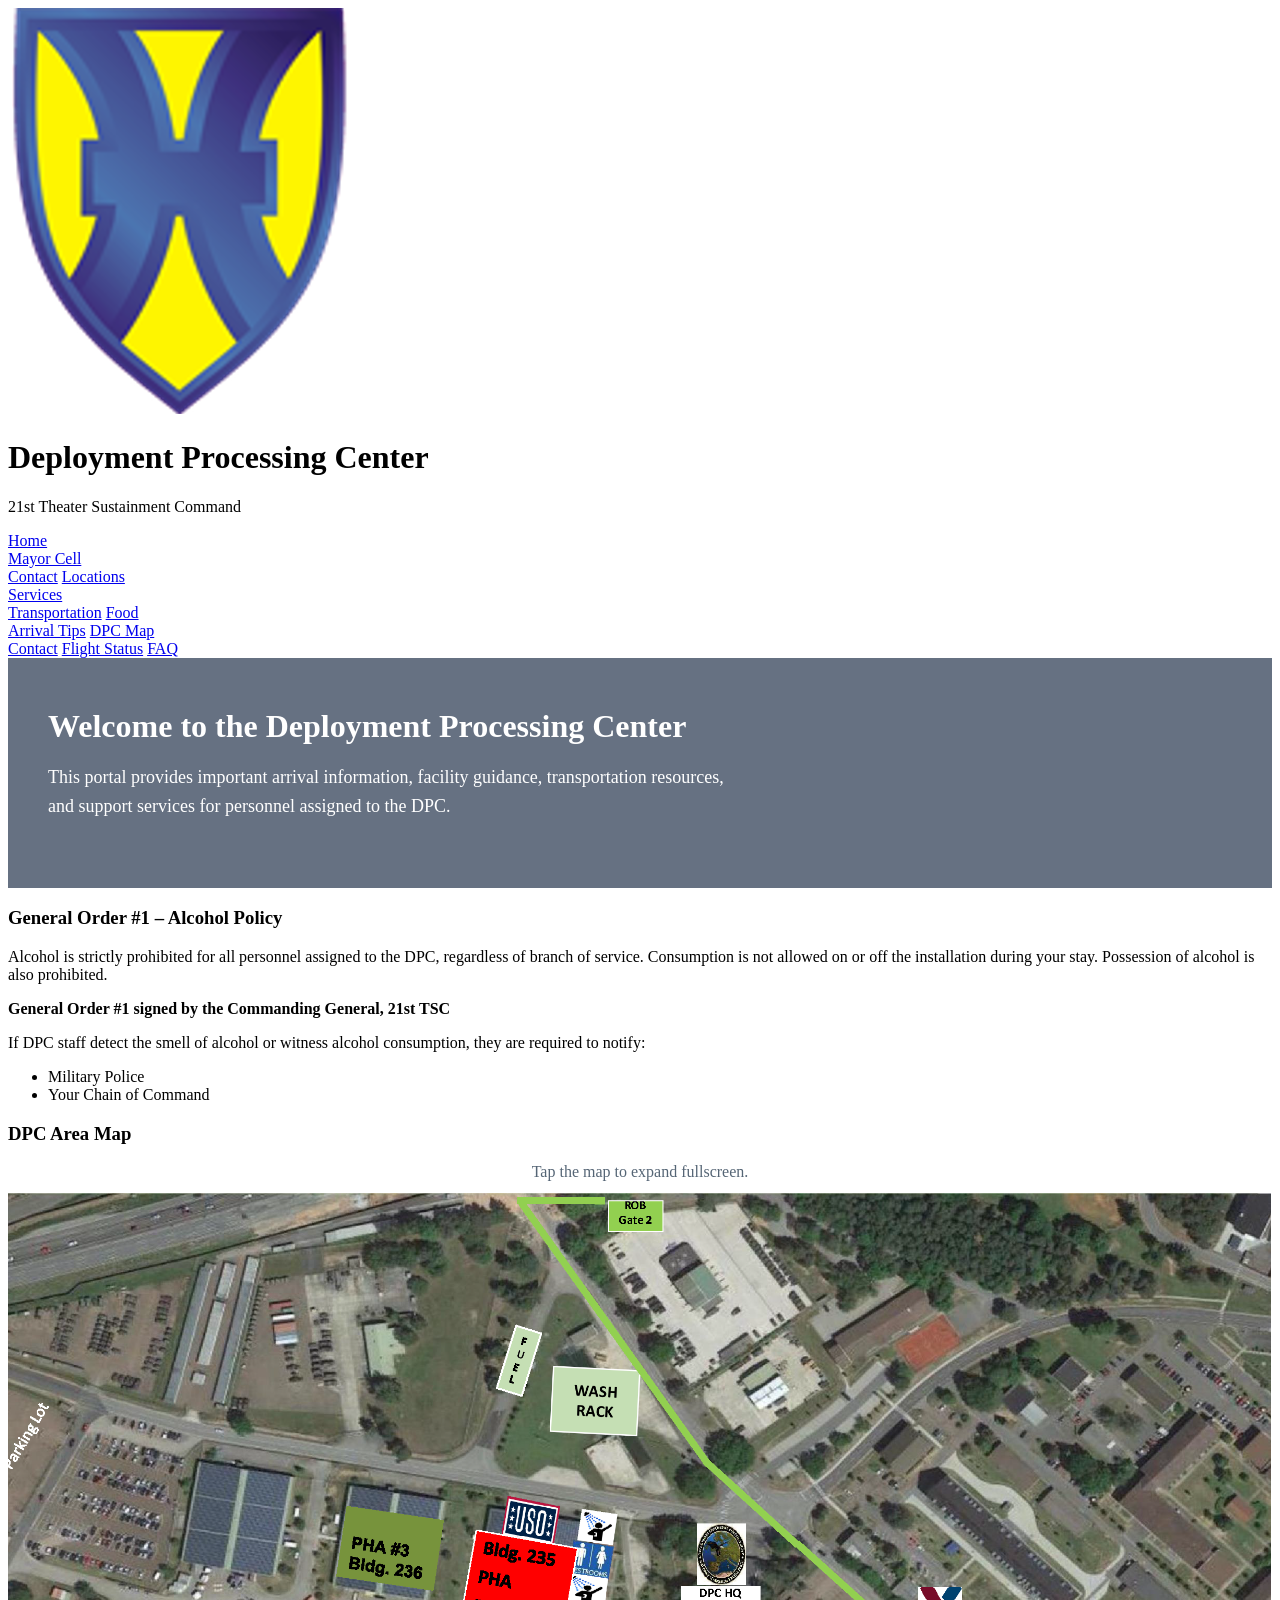
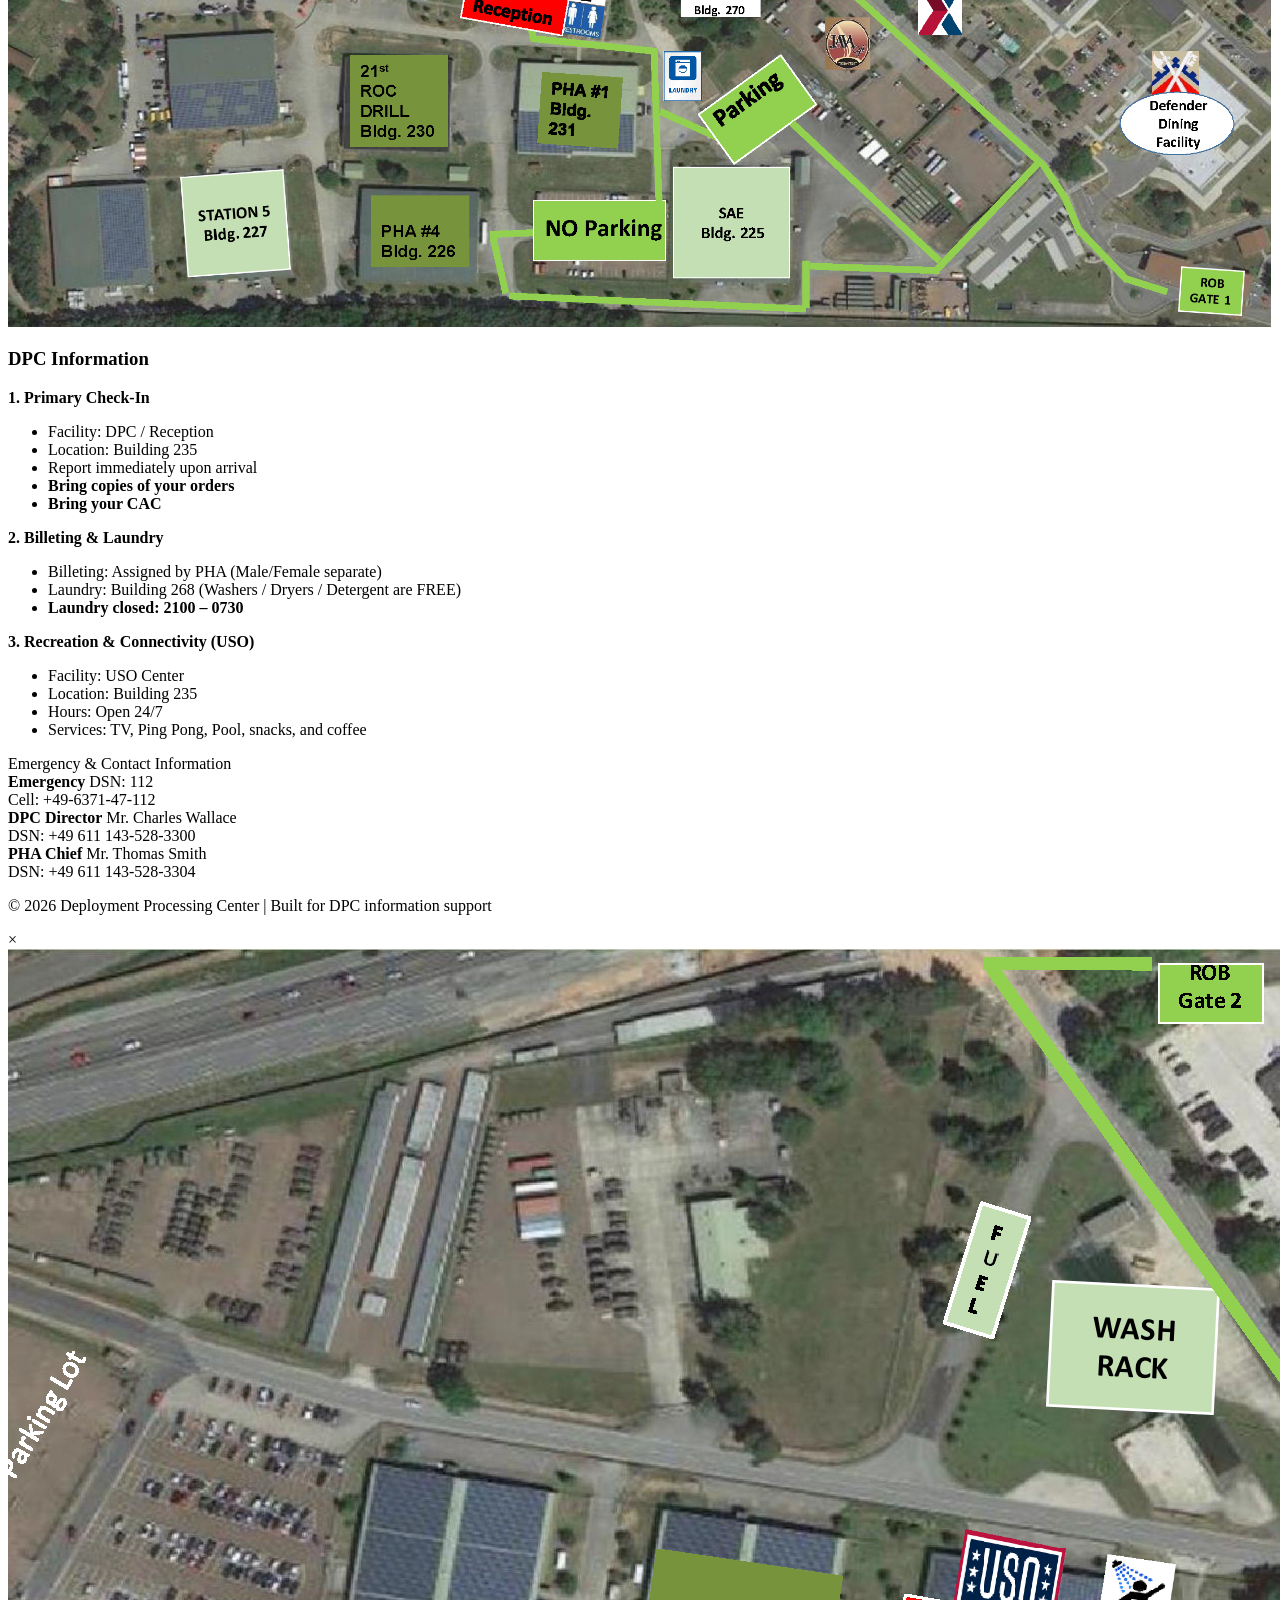
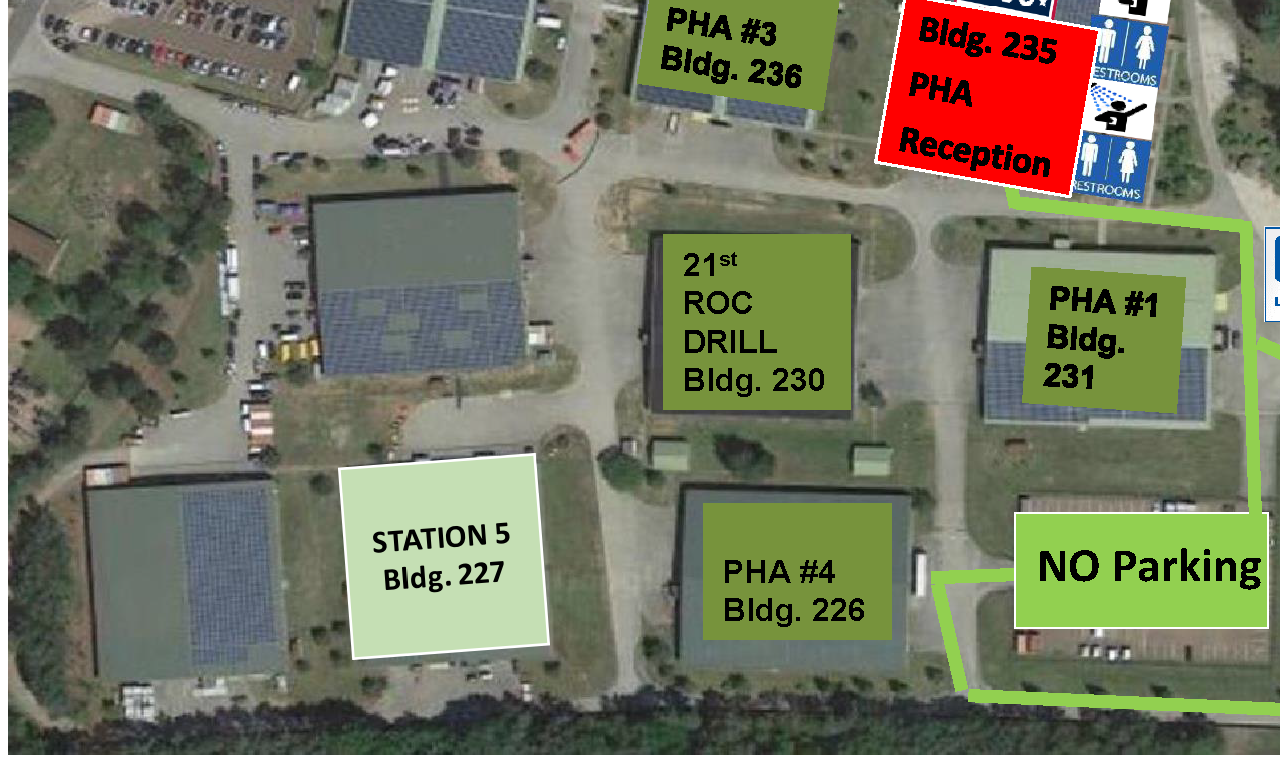
==== commit ebc52970: "Update index.html" ====
--- a/index.html
+++ b/index.html
@@ -15,7 +15,7 @@
         <img src="logo.png" alt="DPC Logo" class="logo-img">
         <div class="brand-text">
           <h1>Deployment Processing Center</h1>
-          <p>21st Theater Sustainment Command | DPC Map & Visitor Guidance</p>
+          <p>21st Theater Sustainment Command</p>
         </div>
       </div>
     </div>
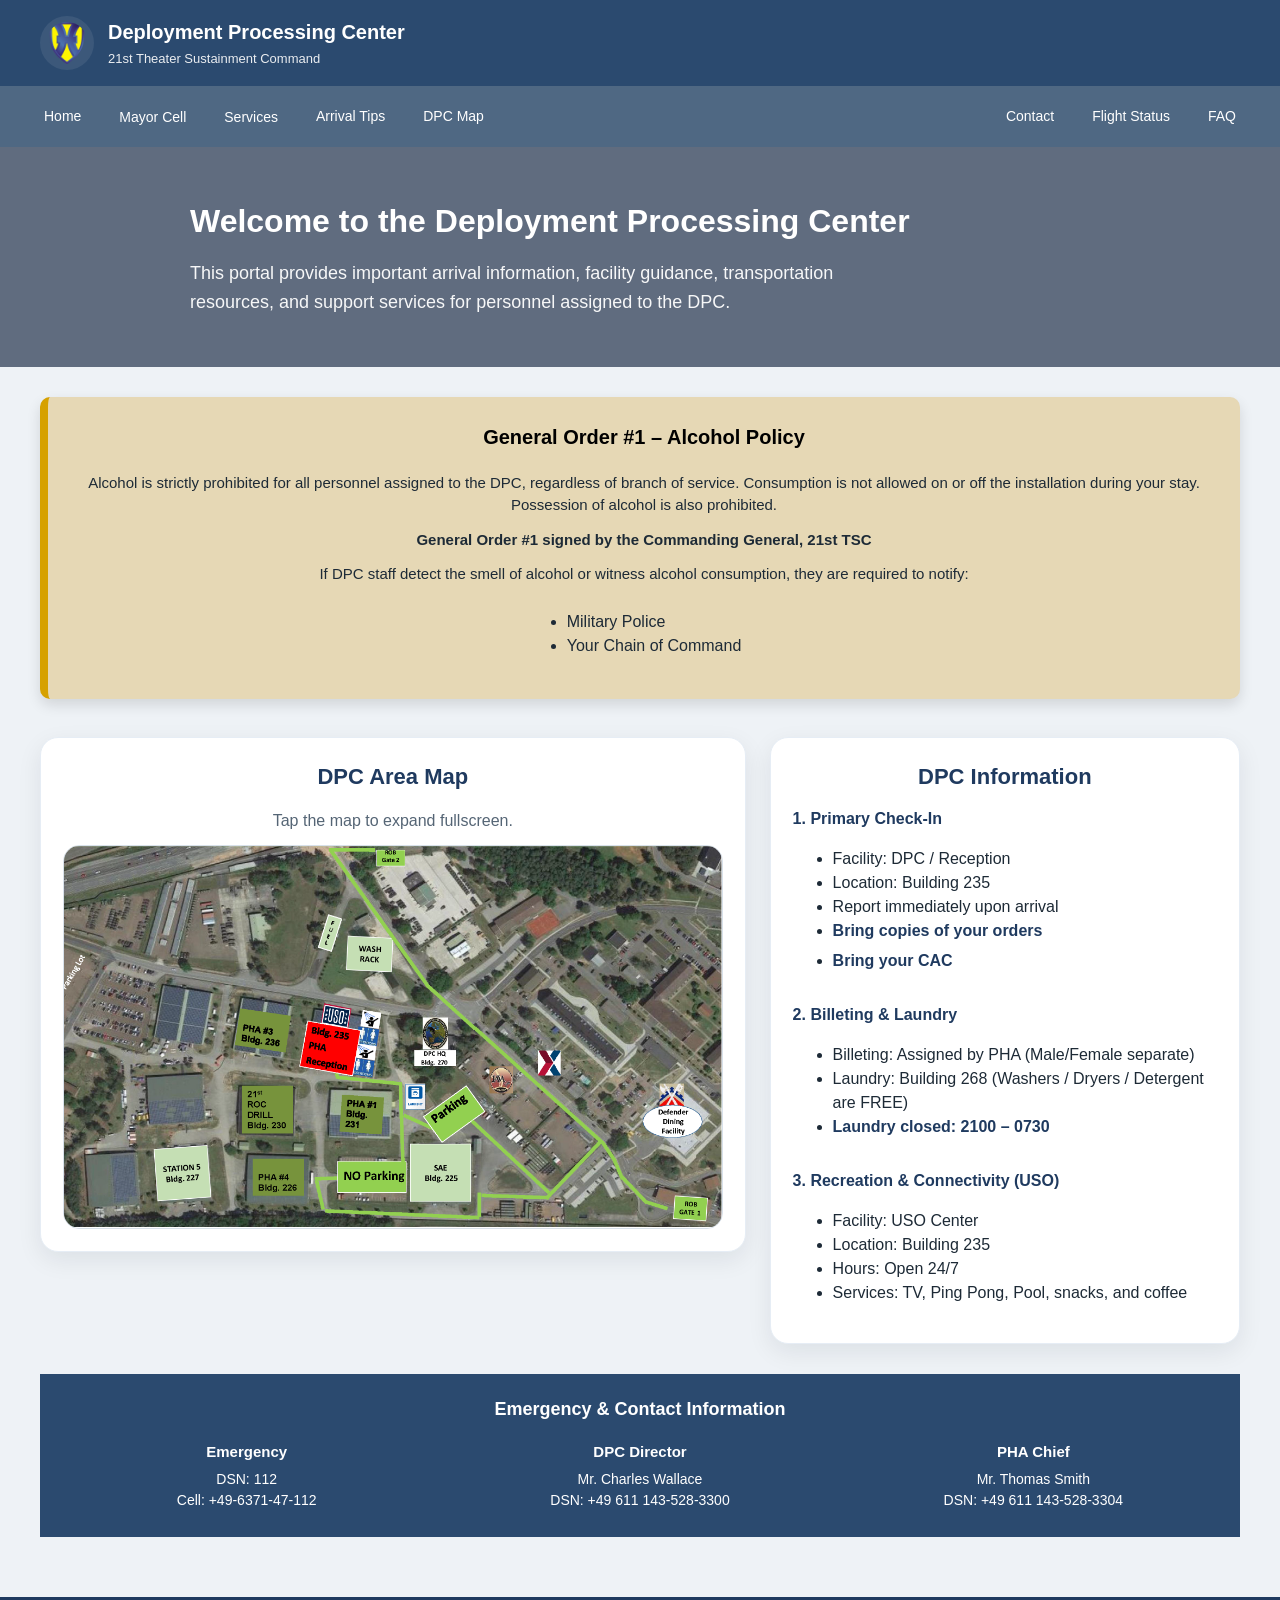
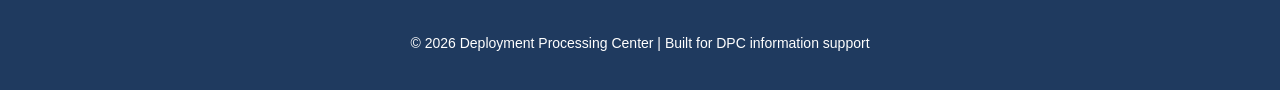
==== commit 932345ca: "Update index.html" ====
--- a/index.html
+++ b/index.html
@@ -7,6 +7,7 @@
 
 <link rel="stylesheet" href="styles.css">
 </head>
+<script src="app.js"></script>
 
 <body>
   <header>
@@ -15,7 +16,7 @@
         <img src="logo.png" alt="DPC Logo" class="logo-img">
         <div class="brand-text">
           <h1>Deployment Processing Center</h1>
-          <p>21st Theater Sustainment Command</p>
+          <p>21st Theater Sustainment Command </p>
         </div>
       </div>
     </div>
@@ -188,23 +189,7 @@
   <img src="dpc-map.png" alt="Full Map">
 </div>
 
-<script>
-function openMap(){
-  document.getElementById('mapModal').style.display='flex';
-}
 
-function closeMap(){
-  document.getElementById('mapModal').style.display='none';
-}
-
-// close when clicking outside image
-window.onclick = function(e){
-  const modal = document.getElementById('mapModal');
-  if(e.target === modal){
-    modal.style.display='none';
-  }
-}
-</script>
 
 </body>
 </html>
--- a/styles.css
+++ b/styles.css
@@ -0,0 +1,465 @@
+<style>
+* {
+  box-sizing: border-box;
+}
+
+html {
+  scroll-behavior: smooth;
+}
+
+body {
+  margin: 0;
+  font-family: Arial, sans-serif;
+  background: #eef2f6;
+  color: #1d2a36;
+  line-height: 1.5;
+}
+
+a {
+  text-decoration: none;
+}
+
+header {
+  background:#2b4a6f; /* dark blue like screenshot */
+  color:white;
+  padding:16px 20px;
+  position:sticky;
+  top:0;
+  z-index:1100;
+}
+
+.header-wrap {
+  max-width:1200px;
+  margin:0 auto;
+  display:flex;
+  align-items:center;
+  gap:16px;
+}
+
+.brand{
+  display:flex;
+  align-items:center;
+  gap:14px;
+}
+
+.logo-img{
+  width:42px;
+  height:42px;
+  object-fit:contain;
+  border-radius:50%;
+  background:rgba(255,255,255,0.08);
+  padding:6px;
+}
+
+.brand-text h1{
+  margin:0;
+  font-size:20px;
+  font-weight:600;
+}
+
+.brand-text p{
+  margin:2px 0 0;
+  font-size:13px;
+  opacity:0.9;
+}
+
+.menu{
+  background:#4f6883; /* gray-blue nav bar like screenshot */
+  position:sticky;
+  top:74px;
+  z-index:1000;
+}
+
+.menu-wrap{
+  max-width:1200px;
+  margin:0 auto;
+  display:flex;
+  gap:30px;
+  padding:12px 20px;
+  align-items:center;
+}
+
+.menu-right{
+  margin-left:auto; /* push to right */
+  display:flex;
+  gap:30px;
+  align-items:center;
+}
+
+.menu a{
+  color:white;
+  font-size:14px;
+  padding:8px 4px;
+  border-radius:4px;
+  background:none;
+}
+
+.menu a:hover{
+  background:rgba(255,255,255,0.15);
+}
+
+/* DROPDOWN MENU */
+
+.dropdown{
+  position:relative;
+  display:inline-block;
+}
+
+.dropdown-content{
+  display:none;
+  position:absolute;
+  background:white;
+  min-width:160px;
+  box-shadow:0 4px 10px rgba(0,0,0,0.2);
+  border-radius:8px;
+  overflow:hidden;
+  z-index:1000;
+}
+
+.dropdown-content a{
+  display:block;
+  background:white;
+  color:#1f3a5f;
+  padding:10px 14px;
+  border-radius:0;
+}
+
+.dropdown-content a:hover{
+  background:#eef2f6;
+}
+
+.dropdown:hover .dropdown-content{
+  display:block;
+}
+background: #2d527f;
+transform: translateY(-1px);
+}
+
+.hero {
+  background: linear-gradient(rgba(20, 38, 63, 0.8), rgba(20, 38, 63, 0.75)),
+  url('https://images.unsplash.com/photo-1526778548025-fa2f459cd5c1?auto=format&fit=crop&w=1600&q=80') center/cover;
+  color: white;
+  padding: 70px 20px;
+}
+
+.hero-content {
+  max-width: 1200px;
+  margin: 0 auto;
+}
+
+.hero h2 {
+  margin: 0 0 12px;
+  font-size: 40px;
+}
+
+.hero p {
+  margin: 0;
+  max-width: 720px;
+  font-size: 17px;
+  opacity: 0.95;
+}
+
+main {
+  max-width: 1200px;
+  margin: 0 auto;
+  padding: 28px 20px 60px;
+}
+
+.section-title {
+  margin: 0 0 18px;
+  font-size: 30px;
+  color: #1f3a5f;
+}
+
+.section-subtitle {
+  margin: 0 0 28px;
+  color: #556575;
+  font-size: 16px;
+}
+
+.grid {
+  display: grid;
+  grid-template-columns: 1.2fr 0.8fr;
+  gap: 24px;
+  align-items: start; /* prevent stretching issue */
+}
+
+.card {
+  background: white;
+  border-radius: 18px;
+  padding: 22px;
+  box-shadow: 0 8px 24px rgba(16, 24, 40, 0.08);
+  border: 1px solid #e6edf5;
+}
+
+.card h3 {
+  margin-top: 0;
+  margin-bottom: 14px;
+  color: #1f3a5f;
+  font-size: 22px;
+  text-align:center; /* center the title */
+}
+
+.map-embed {
+  overflow: hidden;
+  border-radius: 16px;
+  border: 1px solid #d8e1ea;
+  background: #f7fafc;
+}
+
+.map-embed iframe {
+  width: 100%;
+  height: 500px;
+  border: 0;
+  display: block;
+}
+
+.info-list {
+  display: grid;
+  gap: 14px;
+  margin-top: 12px;
+}
+
+
+
+.info-list::-webkit-scrollbar-thumb{
+  background:#c5d2df;
+  border-radius:4px;
+}
+
+.info-list::-webkit-scrollbar-thumb:hover{
+  background:#9fb3c7;
+}
+
+
+display: grid;
+gap: 14px;
+margin-top: 12px;
+}
+
+.info-item {
+  background: #f8fbff;
+  border: 1px solid #dbe7f3;
+  border-radius: 14px;
+  padding: 14px 16px;
+}
+
+.info-item strong {
+  display: block;
+  margin-bottom: 6px;
+  color: #1f3a5f;
+}
+
+.action-buttons {
+  display: flex;
+  gap: 12px;
+  flex-wrap: wrap;
+  margin-top: 18px;
+}
+
+.btn {
+  display: inline-block;
+  padding: 12px 18px;
+  border-radius: 12px;
+  font-weight: bold;
+  transition: 0.2s ease;
+}
+
+.btn-primary {
+  background: #1f3a5f;
+  color: white;
+}
+
+.btn-primary:hover {
+  background: #294d79;
+}
+
+.btn-secondary {
+  background: #e8f0f8;
+  color: #1f3a5f;
+  border: 1px solid #cfdceb;
+}
+
+.btn-secondary:hover {
+  background: #dfeaf5;
+}
+
+.tips{display:none;} /* replaced by contact bar */
+
+/* EMERGENCY CONTACT BAR */
+.contact-bar{
+  background:#2b4a6f;
+  color:white;
+  margin-top:30px;
+}
+.contact-wrap{
+  max-width:1200px;
+  margin:0 auto;
+  padding:22px 20px 26px;
+}
+.contact-title{
+  text-align:center;
+  font-weight:600;
+  margin-bottom:18px;
+  font-size:18px;
+}
+.contact-grid{
+  display:grid;
+  grid-template-columns:repeat(3,1fr);
+  gap:20px;
+  text-align:center;
+}
+.contact-item strong{
+  display:block;
+  margin-bottom:6px;
+  font-size:15px;
+}
+.contact-item{
+  font-size:14px;
+  line-height:1.5;
+}
+@media(max-width:700px){
+  .contact-grid{grid-template-columns:1fr;gap:14px;}
+}
+
+.tip-box {
+  background: white;
+  border-radius: 18px;
+  padding: 20px;
+  box-shadow: 0 8px 24px rgba(16, 24, 40, 0.06);
+  border: 1px solid #e6edf5;
+}
+
+.tip-box h4 {
+  margin: 0 0 10px;
+  color: #1f3a5f;
+  font-size: 18px;
+}
+
+/* GENERAL ORDER POLICY BOX (matches screenshot colors) */
+
+.go-policy{
+  max-width:1200px;
+  margin:30px auto 10px auto;
+  padding:0 20px;
+}
+
+.go-box{
+  background:#e6d8b5; /* beige background like screenshot */
+  border-left:8px solid #d6a100; /* yellow side bar */
+  border-radius:10px;
+  padding:25px 30px;
+  text-align:center;
+  box-shadow:0 6px 14px rgba(0,0,0,0.12);
+}
+
+.go-box h3{
+  margin-top:0;
+  font-size:20px;
+  color:#000;
+  font-weight:bold;
+}
+
+.go-box p{
+  margin:12px 0;
+  font-size:15px;
+}
+
+.go-box ul{
+  margin-top:12px;
+  list-style:disc;
+  display:inline-block;
+  text-align:left;
+  padding-left:20px;
+}
+
+footer {
+  background: #1f3a5f;
+  color: white;
+  text-align: center;
+  padding: 22px 16px;
+  font-size: 14px;
+}
+
+@media (max-width: 900px) {
+  .grid,
+  .tips {
+    grid-template-columns: 1fr;
+  }
+
+  .hero h2 {
+    font-size: 32px;
+  }
+
+  .menu {
+    top: 116px;
+  }
+}
+
+@media (max-width: 600px) {
+  header {
+    padding: 14px 16px;
+  }
+
+  .header-wrap {
+    justify-content: center;
+    text-align: center;
+  }
+
+  .brand {
+    flex-direction: column;
+  }
+
+  .brand-text h1 {
+    font-size: 22px;
+  }
+
+  .menu {
+    top: 144px;
+  }
+
+  .hero {
+    padding: 54px 18px;
+  }
+
+  .hero h2 {
+    font-size: 28px;
+  }
+
+  .map-embed iframe {
+    height: 360px;
+  }
+}
+
+
+/* MAP MODAL */
+.map-modal{
+  display:none;
+  position:fixed;
+  top:0;
+  left:0;
+  width:100%;
+  height:100%;
+  background:rgba(0,0,0,0.85);
+  z-index:2000;
+  justify-content:center;
+  align-items:center;
+}
+
+.map-modal img{
+  max-width:90%;
+  max-height:90%;
+  border-radius:10px;
+}
+
+.close-btn{
+  position:absolute;
+  top:20px;
+  right:30px;
+  color:white;
+  font-size:32px;
+  cursor:pointer;
+  font-weight:bold;
+}
+
+</style>
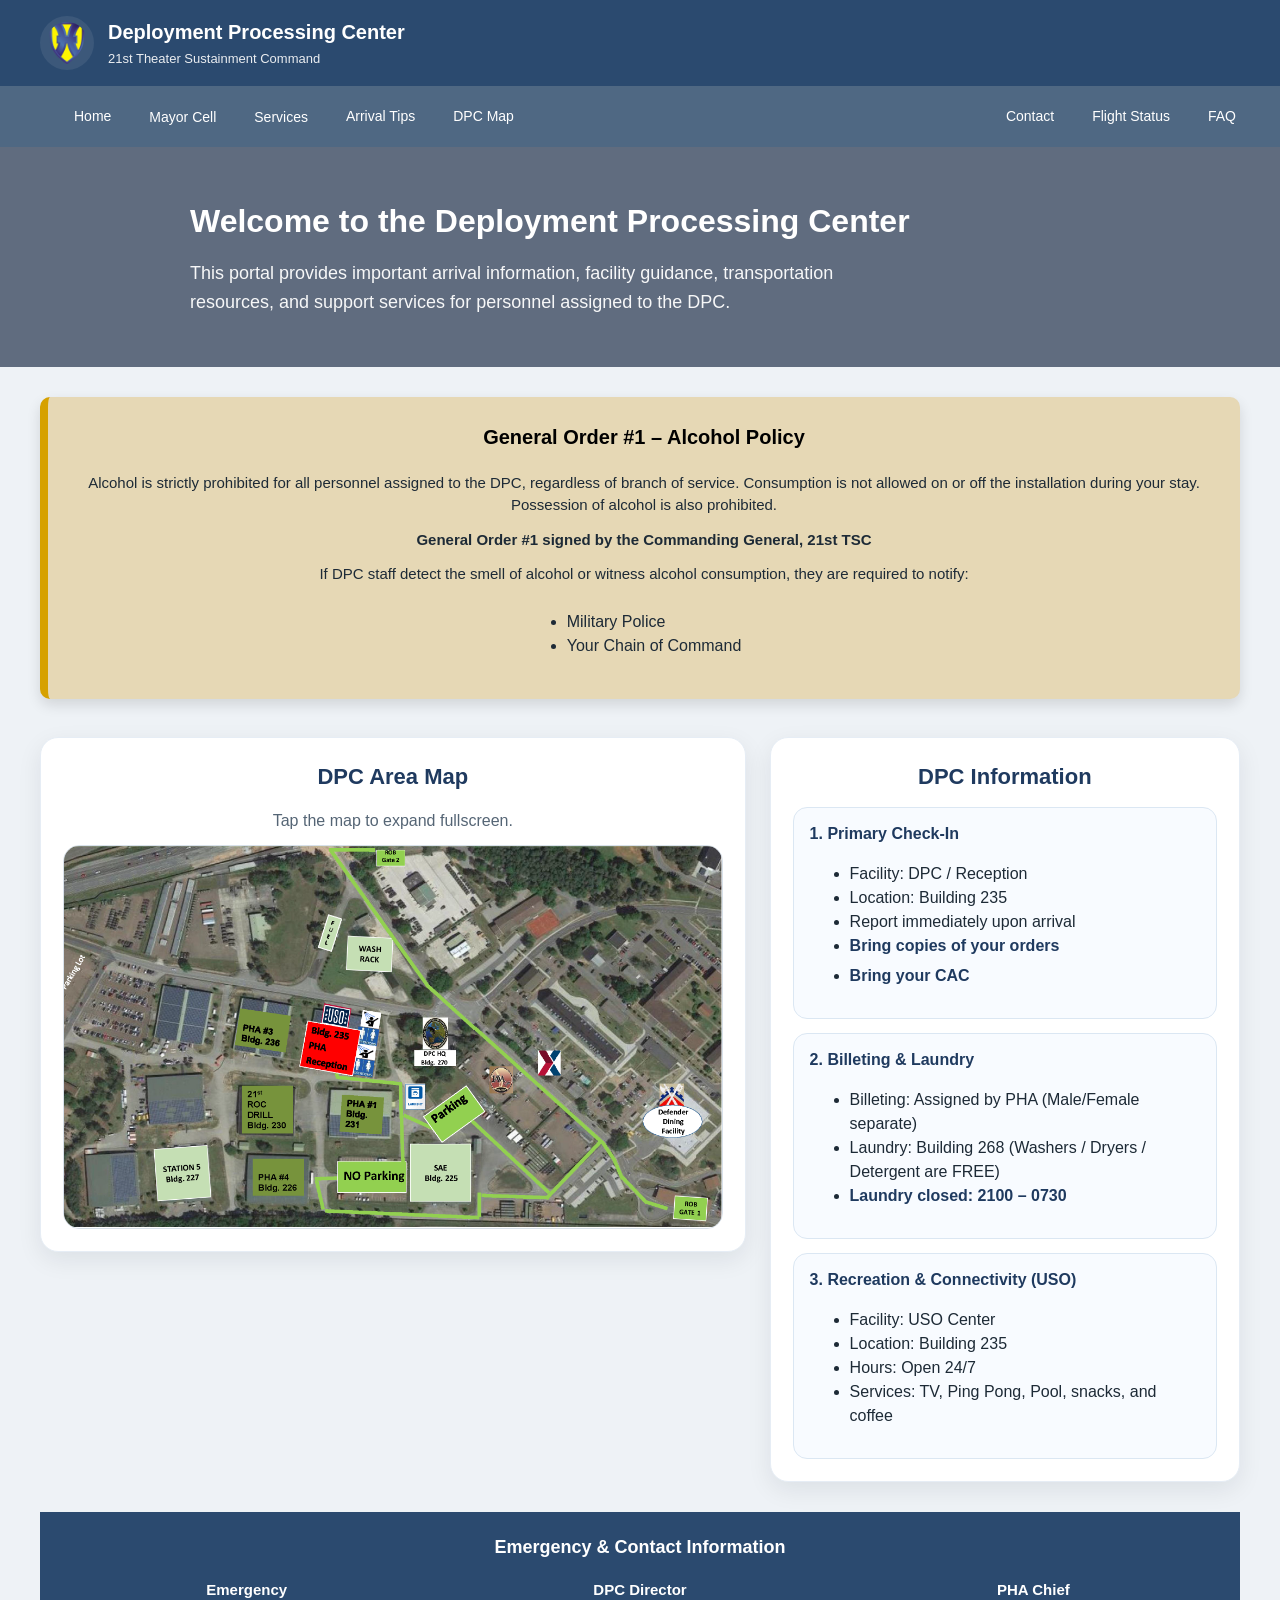
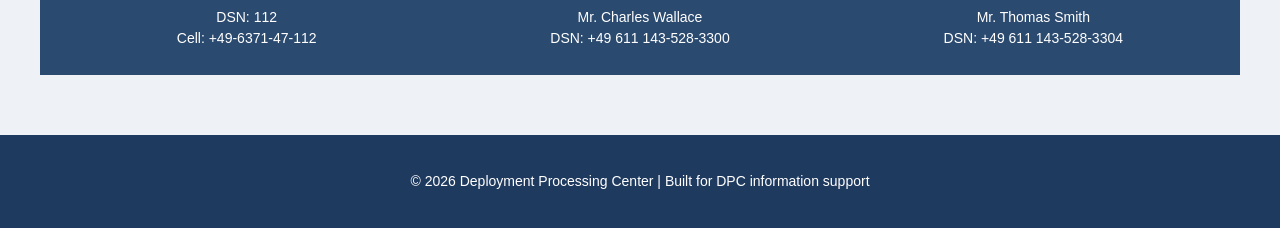
==== commit aef0278e: "Update index.html" ====
--- a/index.html
+++ b/index.html
@@ -24,6 +24,11 @@
 
   <nav class="menu">
     <div class="menu-wrap">
+      <div class="menu-toggle" onclick="toggleMenu()">
+  <span></span><span></span><span></span>
+  <span></span><span></span><span></span>
+  <span></span><span></span><span></span>
+</div>
       <a href="index.html">Home</a>
 
       <div class="dropdown">
--- a/styles.css
+++ b/styles.css
@@ -5,6 +5,11 @@
 
 html {
   scroll-behavior: smooth;
+}
+
+img {
+  max-width: 100%;
+  height: auto;
 }
 
 body {
@@ -96,6 +101,7 @@
 
 .menu a:hover{
   background:rgba(255,255,255,0.15);
+  transform: translateY(-1px);
 }
 
 /* DROPDOWN MENU */
@@ -131,9 +137,7 @@
 .dropdown:hover .dropdown-content{
   display:block;
 }
-background: #2d527f;
-transform: translateY(-1px);
-}
+
 
 .hero {
   background: linear-gradient(rgba(20, 38, 63, 0.8), rgba(20, 38, 63, 0.75)),
@@ -231,11 +235,6 @@
   background:#9fb3c7;
 }
 
-
-display: grid;
-gap: 14px;
-margin-top: 12px;
-}
 
 .info-item {
   background: #f8fbff;
@@ -452,6 +451,45 @@
   border-radius:10px;
 }
 
+@media (max-width: 768px) {
+  .menu-wrap {
+    flex-direction: column;
+    align-items: flex-start;
+    gap: 10px;
+  }
+
+  .menu-right {
+    margin-left: 0;
+    flex-direction: column;
+    width: 100%;
+  }
+
+  .menu a {
+    display: block;
+    width: 100%;
+    padding: 10px;
+  }
+}
+
+@media (max-width: 768px) {
+  .dropdown-content {
+    display: none;
+    position: static;
+    box-shadow: none;
+  }
+
+  .dropdown.active .dropdown-content {
+    display: block;
+  }
+}
+
+@media (max-width: 600px) {
+  .menu {
+    position: relative;
+    top: 0;
+  }
+}
+
 .close-btn{
   position:absolute;
   top:20px;
@@ -462,4 +500,4 @@
   font-weight:bold;
 }
 
-</style>+</style>
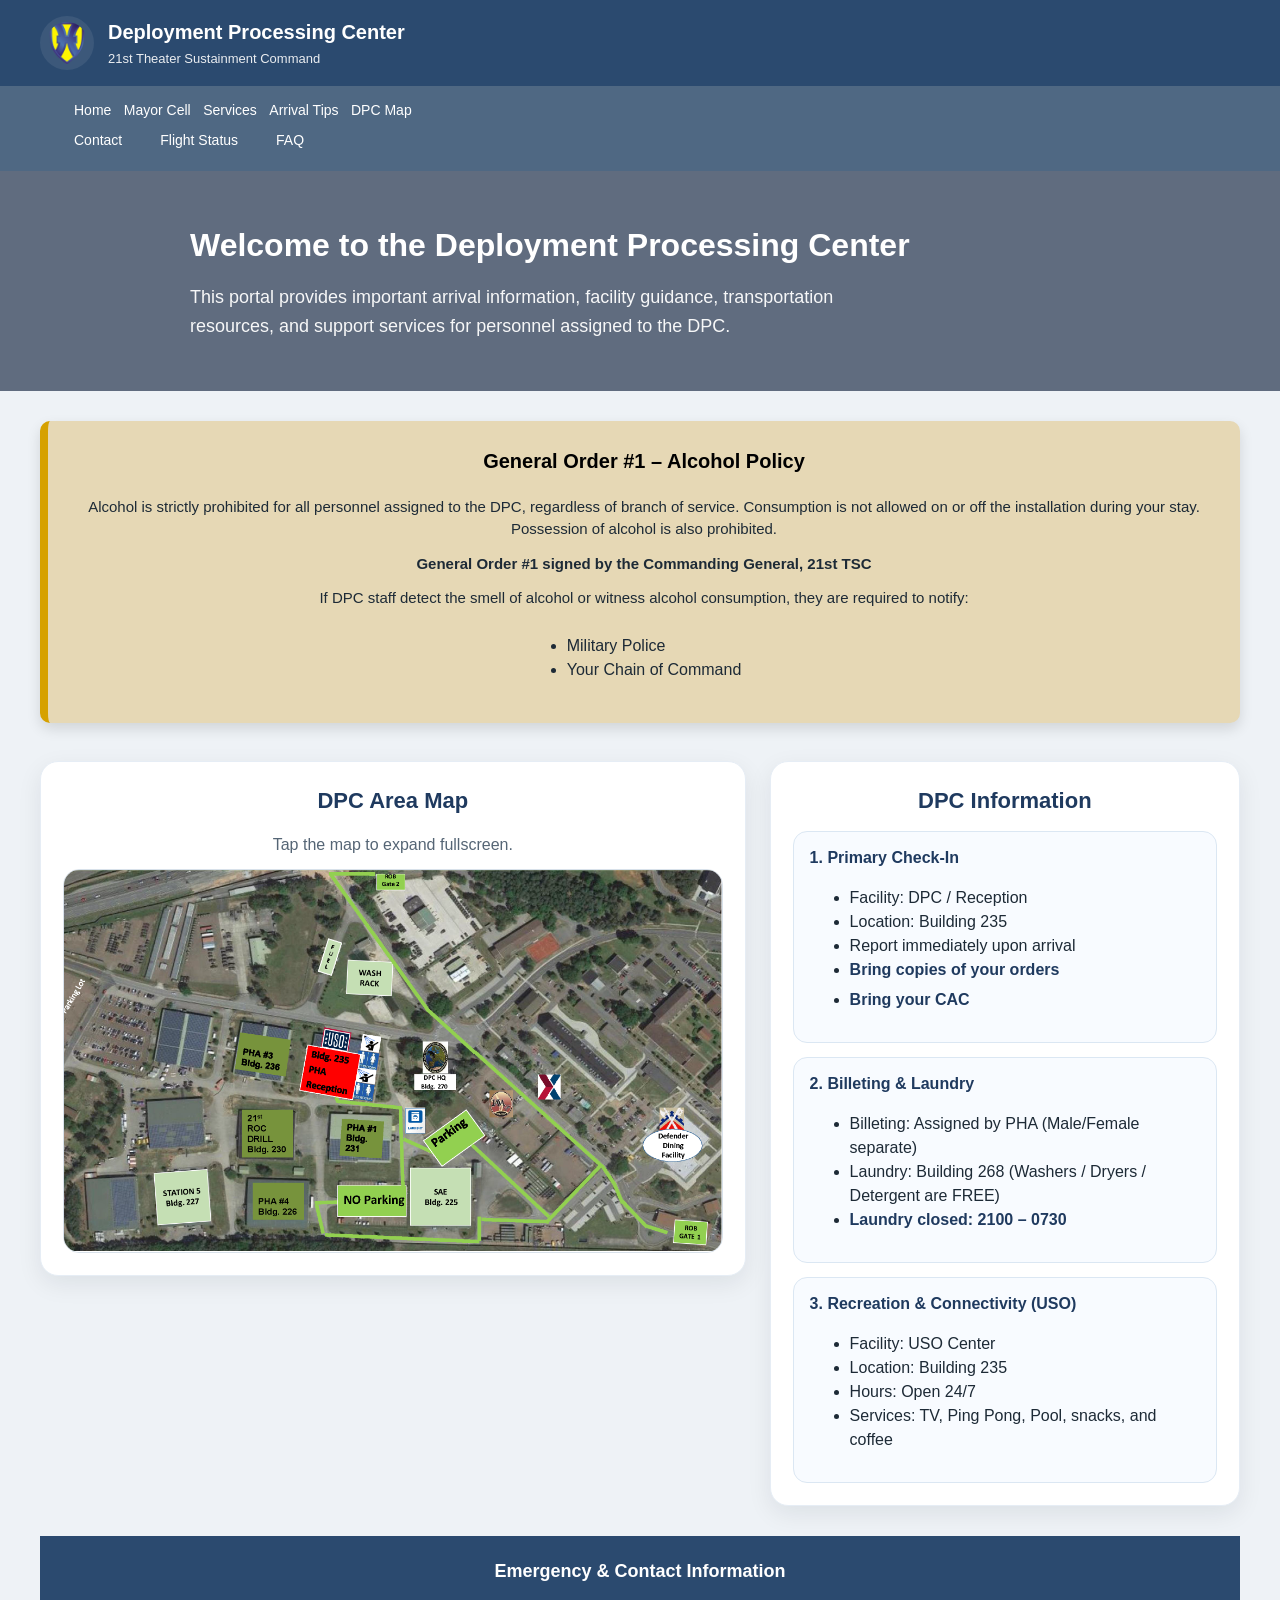
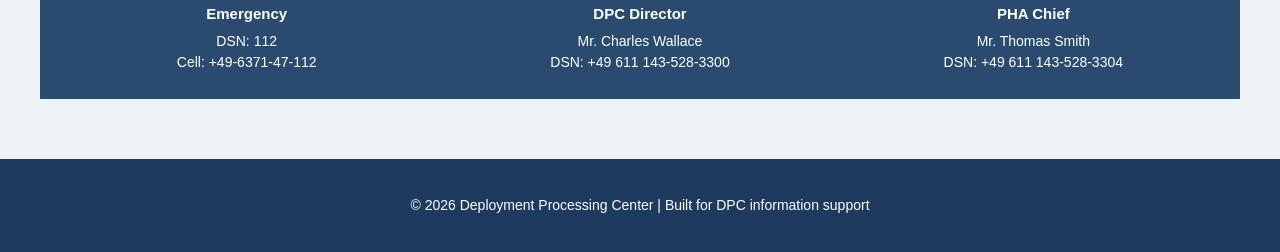
==== commit 1c1ac421: "Update index.html" ====
--- a/index.html
+++ b/index.html
@@ -24,39 +24,44 @@
 
   <nav class="menu">
     <div class="menu-wrap">
-      <div class="menu-toggle" onclick="toggleMenu()">
-  <span></span><span></span><span></span>
-  <span></span><span></span><span></span>
-  <span></span><span></span><span></span>
+
+  <div class="menu-toggle" onclick="toggleMenu()">
+    <span></span><span></span><span></span>
+    <span></span><span></span><span></span>
+    <span></span><span></span><span></span>
+  </div>
+
+  <div class="menu-links">
+
+    <a href="index.html">Home</a>
+
+    <div class="dropdown">
+      <a href="#">Mayor Cell</a>
+      <div class="dropdown-content">
+        <a href="contact.html">Contact</a>
+        <a href="locations.html">Locations</a>
+      </div>
+    </div>
+
+    <div class="dropdown">
+      <a href="#">Services</a>
+      <div class="dropdown-content">
+        <a href="transportation.html">Transportation</a>
+        <a href="food.html">Food</a>
+      </div>
+    </div>
+
+    <a href="#arrival-tips">Arrival Tips</a>
+    <a href="#dpc-map">DPC Map</a>
+
+    <div class="menu-right">
+      <a href="contact.html">Contact</a>
+      <a href="flight.html">Flight Status</a>
+      <a href="faq.html">FAQ</a>
+    </div>
+
+  </div>
 </div>
-      <a href="index.html">Home</a>
-
-      <div class="dropdown">
-        <a href="#">Mayor Cell</a>
-        <div class="dropdown-content">
-          <a href="contact.html">Contact</a>
-          <a href="locations.html">Locations</a>
-        </div>
-      </div>
-
-      <div class="dropdown">
-        <a href="#">Services</a>
-        <div class="dropdown-content">
-          <a href="transportation.html">Transportation</a>
-          <a href="food.html">Food</a>
-        </div>
-      </div>
-
-      <a href="#arrival-tips">Arrival Tips</a>
-      <a href="#dpc-map">DPC Map</a>
-
-      <!-- RIGHT SIDE MENU -->
-      <div class="menu-right">
-        <a href="contact.html">Contact</a>
-        <a href="flight.html">Flight Status</a>
-        <a href="faq.html">FAQ</a>
-      </div>
-    </div>
   </nav>
 
   <section class="hero" style="background:url('https://images.unsplash.com/photo-1526778548025-fa2f459cd5c1?auto=format&fit=crop&w=1600&q=80') center/cover no-repeat;position:relative;padding:50px 40px;color:white;">
--- a/styles.css
+++ b/styles.css
@@ -490,6 +490,59 @@
   }
 }
 
+/* =========================
+   MOBILE ONLY (PHONE)
+========================= */
+@media (max-width: 768px) {
+
+  /* SHOW CANDY ICON */
+  .menu-toggle {
+    display: grid;
+    grid-template-columns: repeat(3, 1fr);
+    gap: 4px;
+    width: 28px;
+    height: 28px;
+    cursor: pointer;
+  }
+
+  .menu-toggle span {
+    width: 6px;
+    height: 6px;
+    background: white;
+    border-radius: 2px;
+  }
+
+  /* HIDE MENU BY DEFAULT */
+  .menu-links {
+    display: none;
+    width: 100%;
+    flex-direction: column;
+  }
+
+  /* SHOW WHEN ACTIVE */
+  .menu-links.active {
+    display: flex;
+  }
+
+  /* STACK MENU ITEMS */
+  .menu-wrap {
+    flex-direction: column;
+    align-items: flex-start;
+  }
+
+  .menu-right {
+    margin-left: 0;
+    flex-direction: column;
+    width: 100%;
+  }
+
+  .menu a {
+    display: block;
+    width: 100%;
+    padding: 12px;
+  }
+}
+
 .close-btn{
   position:absolute;
   top:20px;
